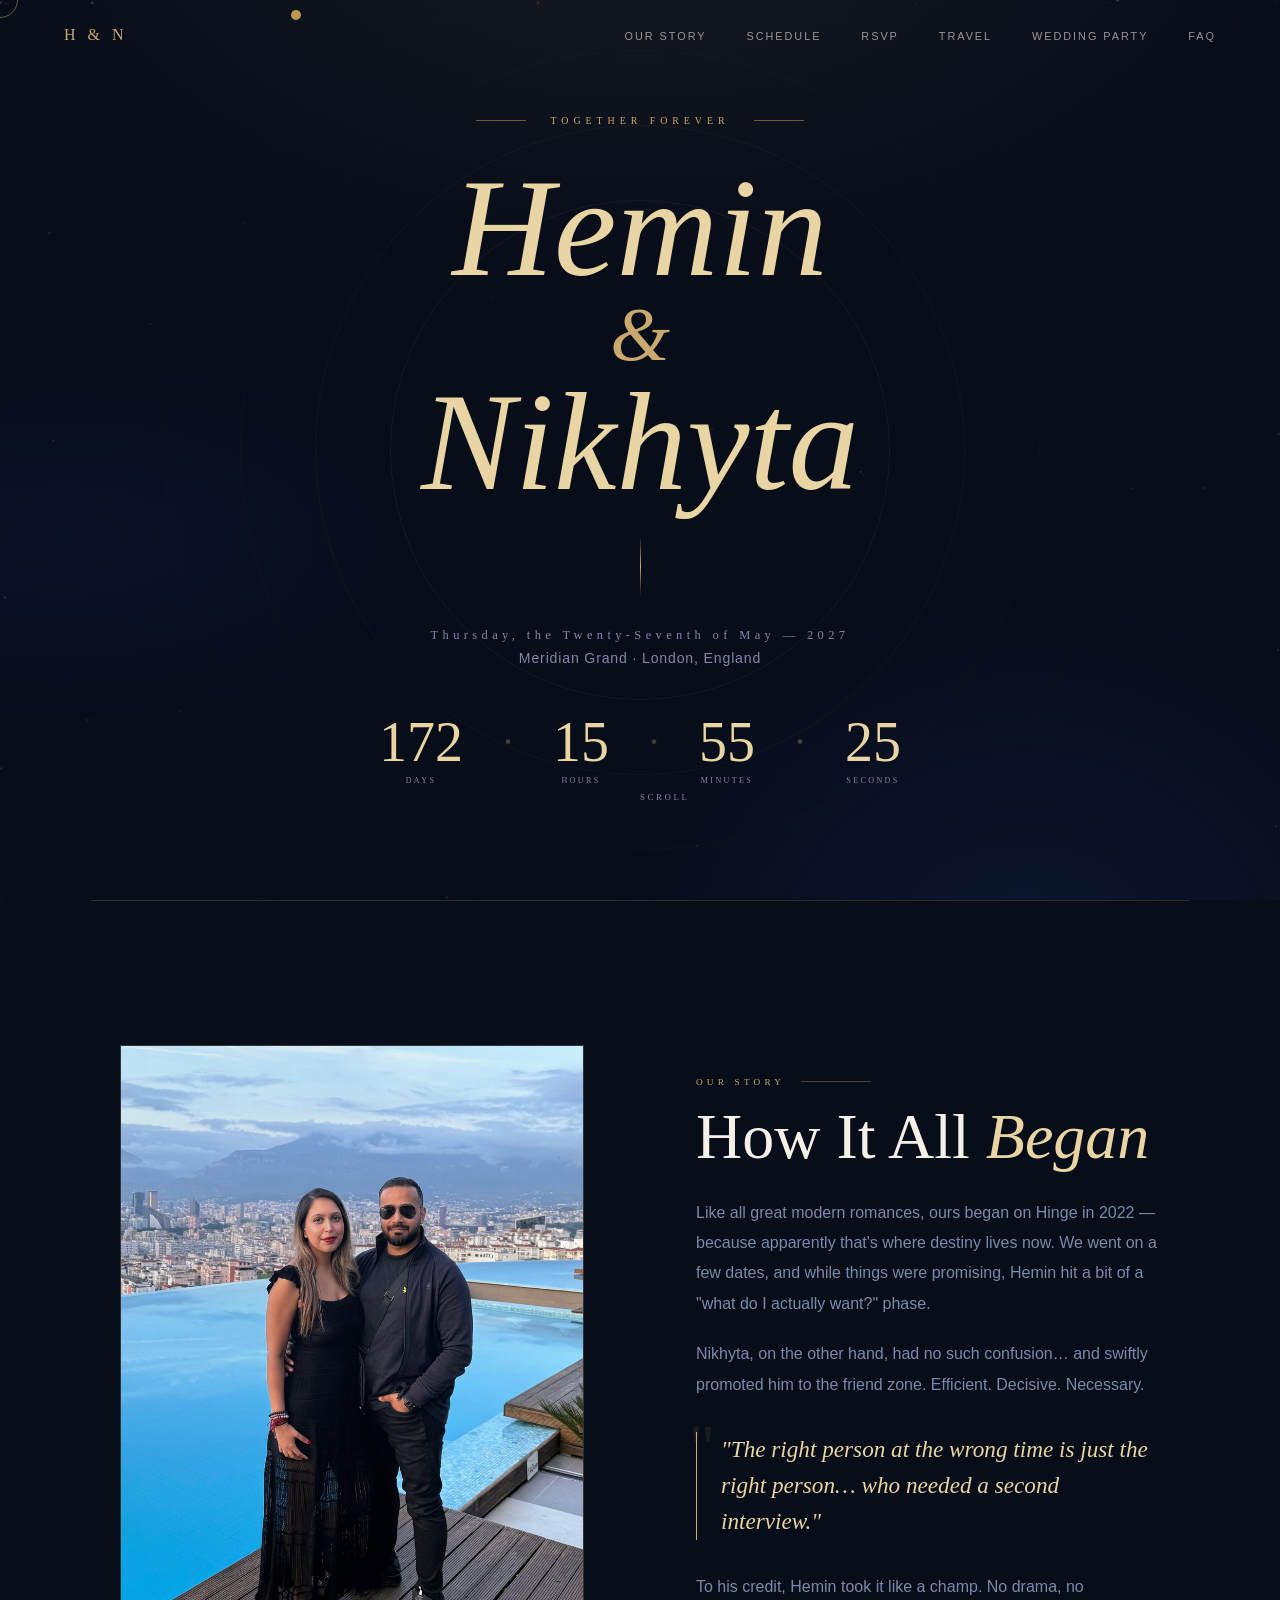
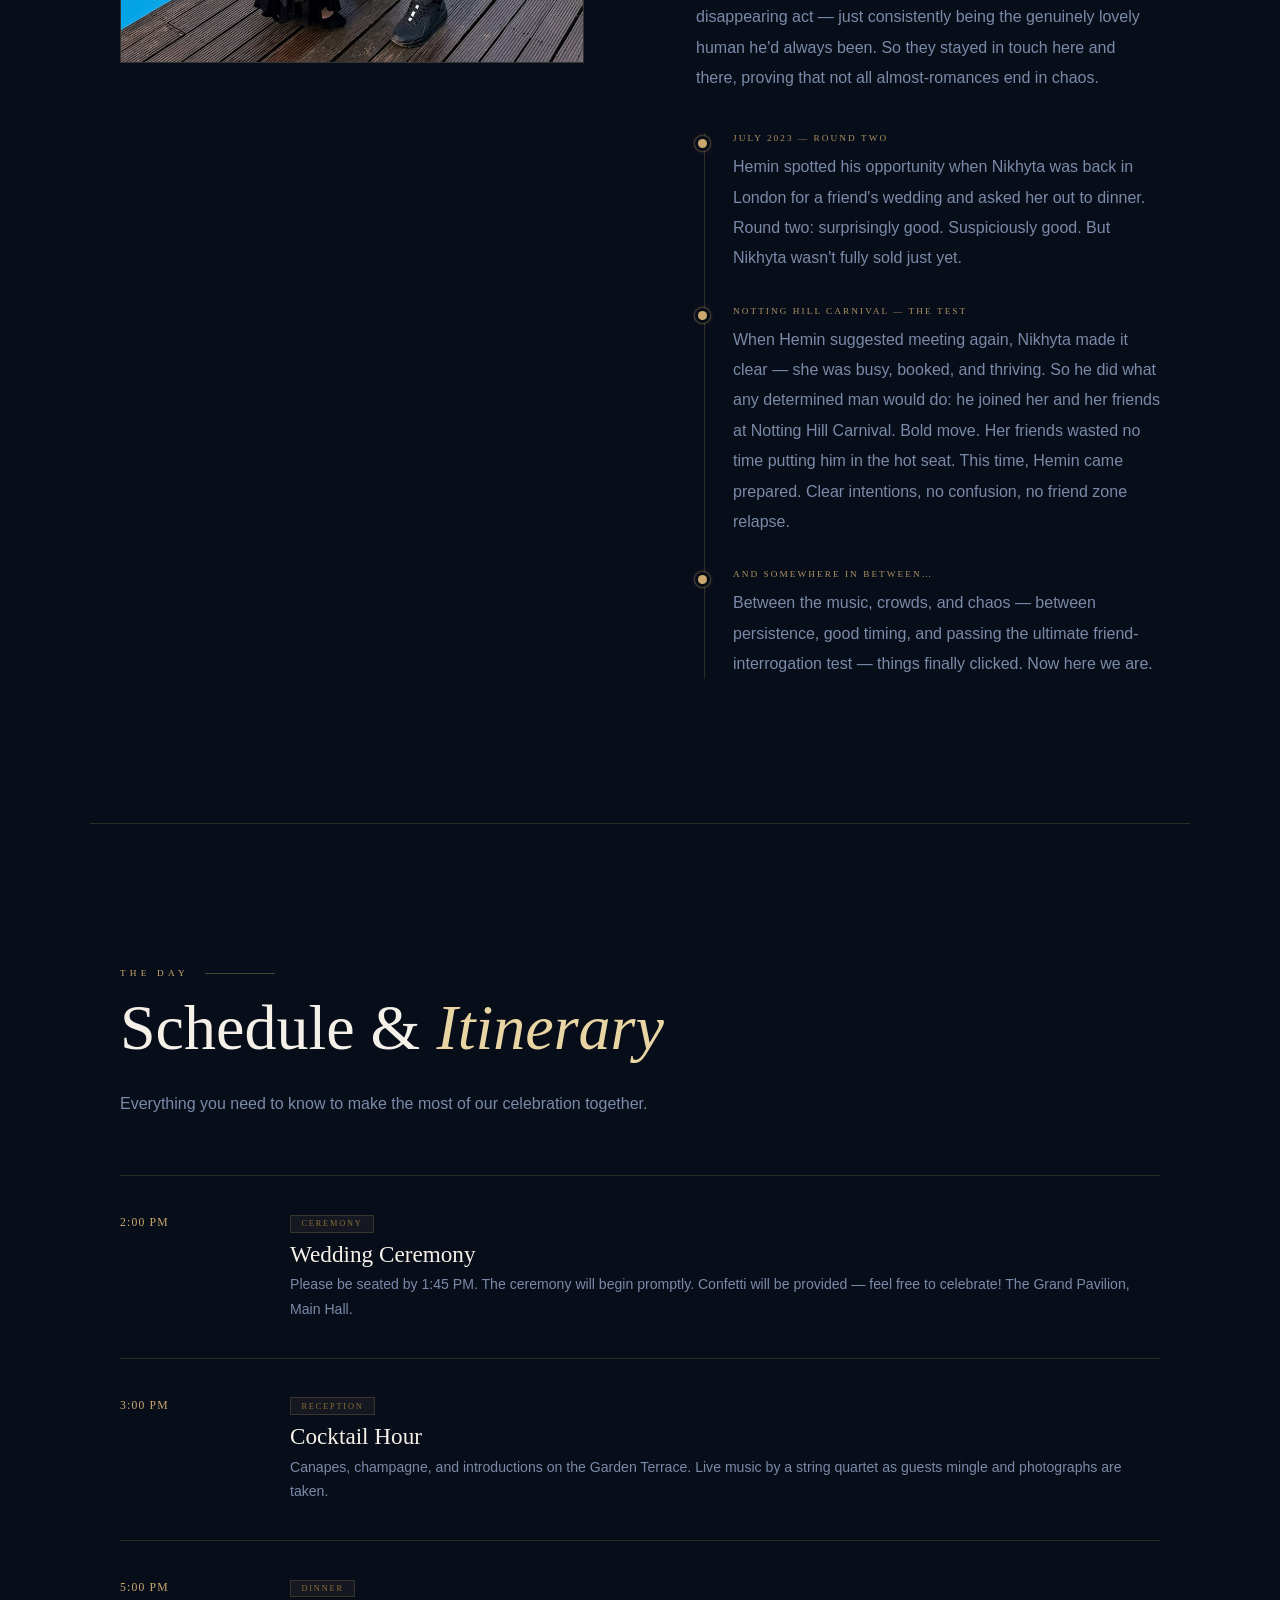
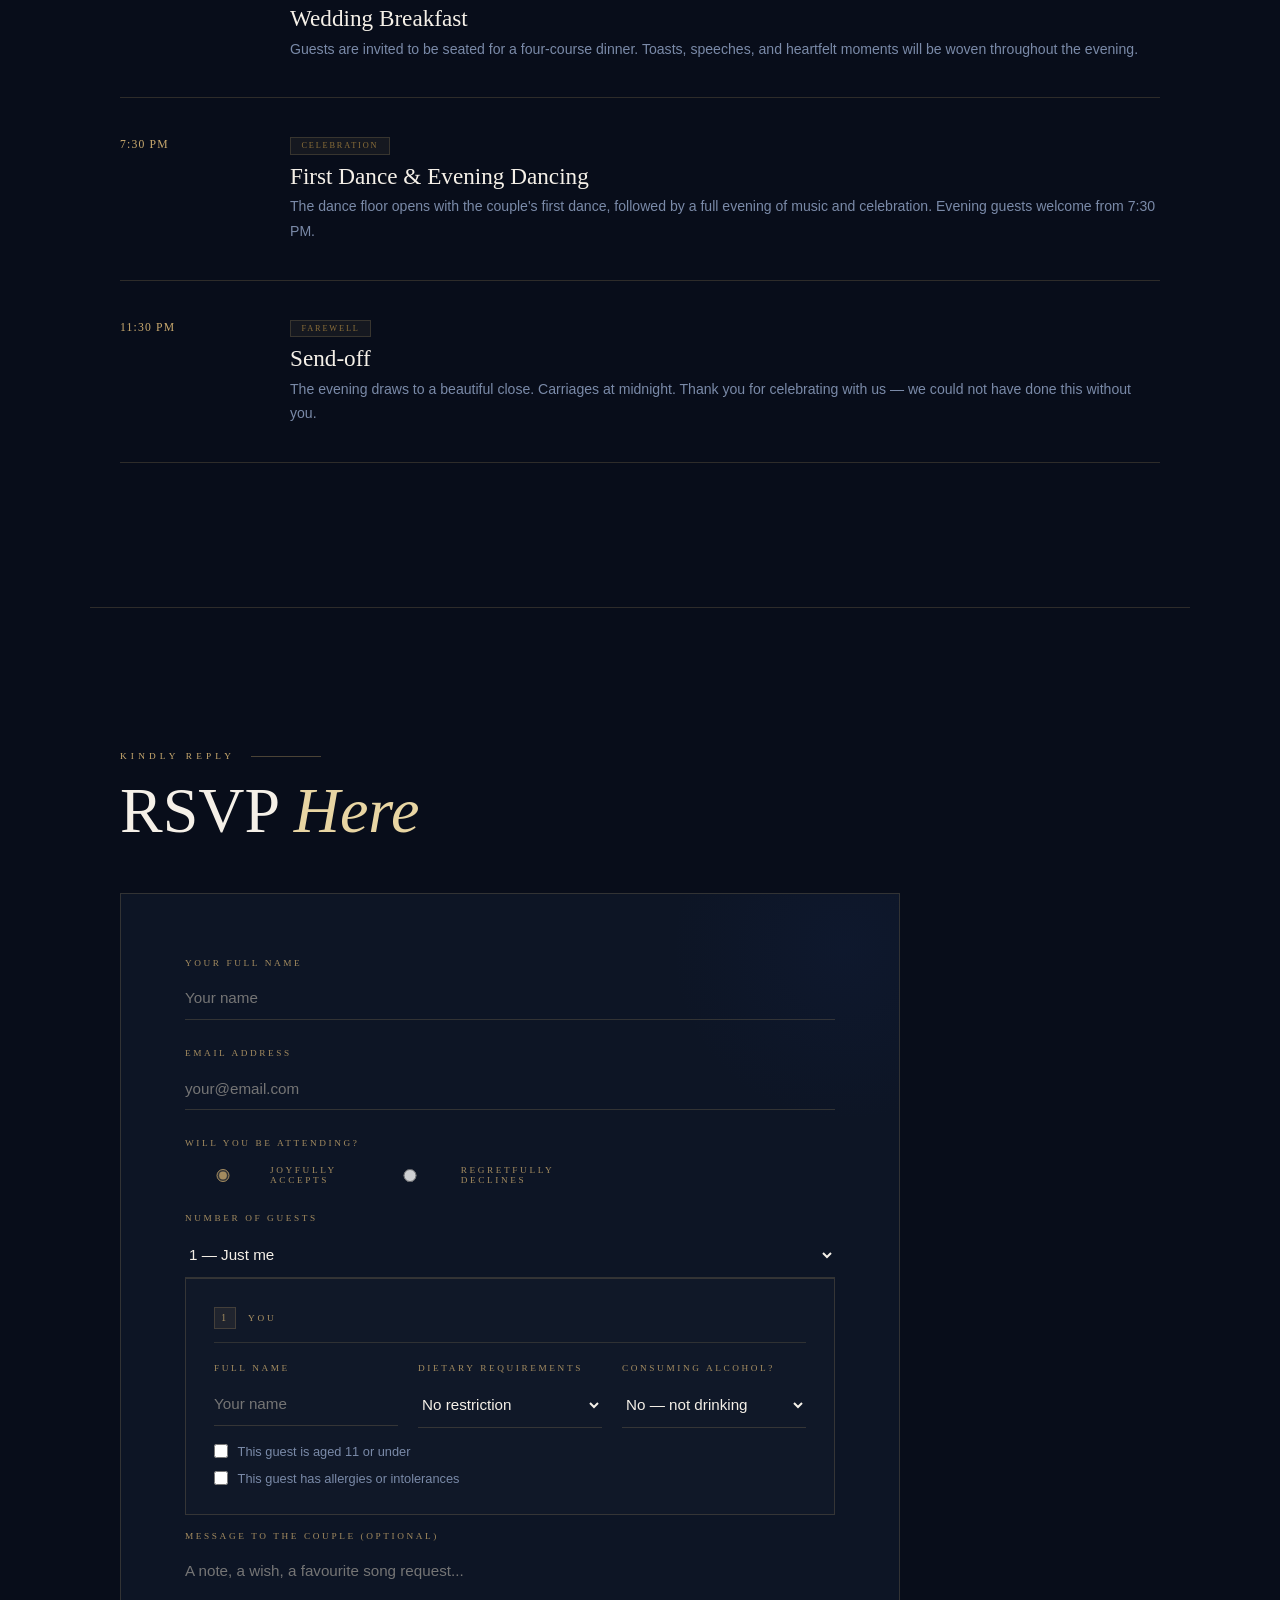
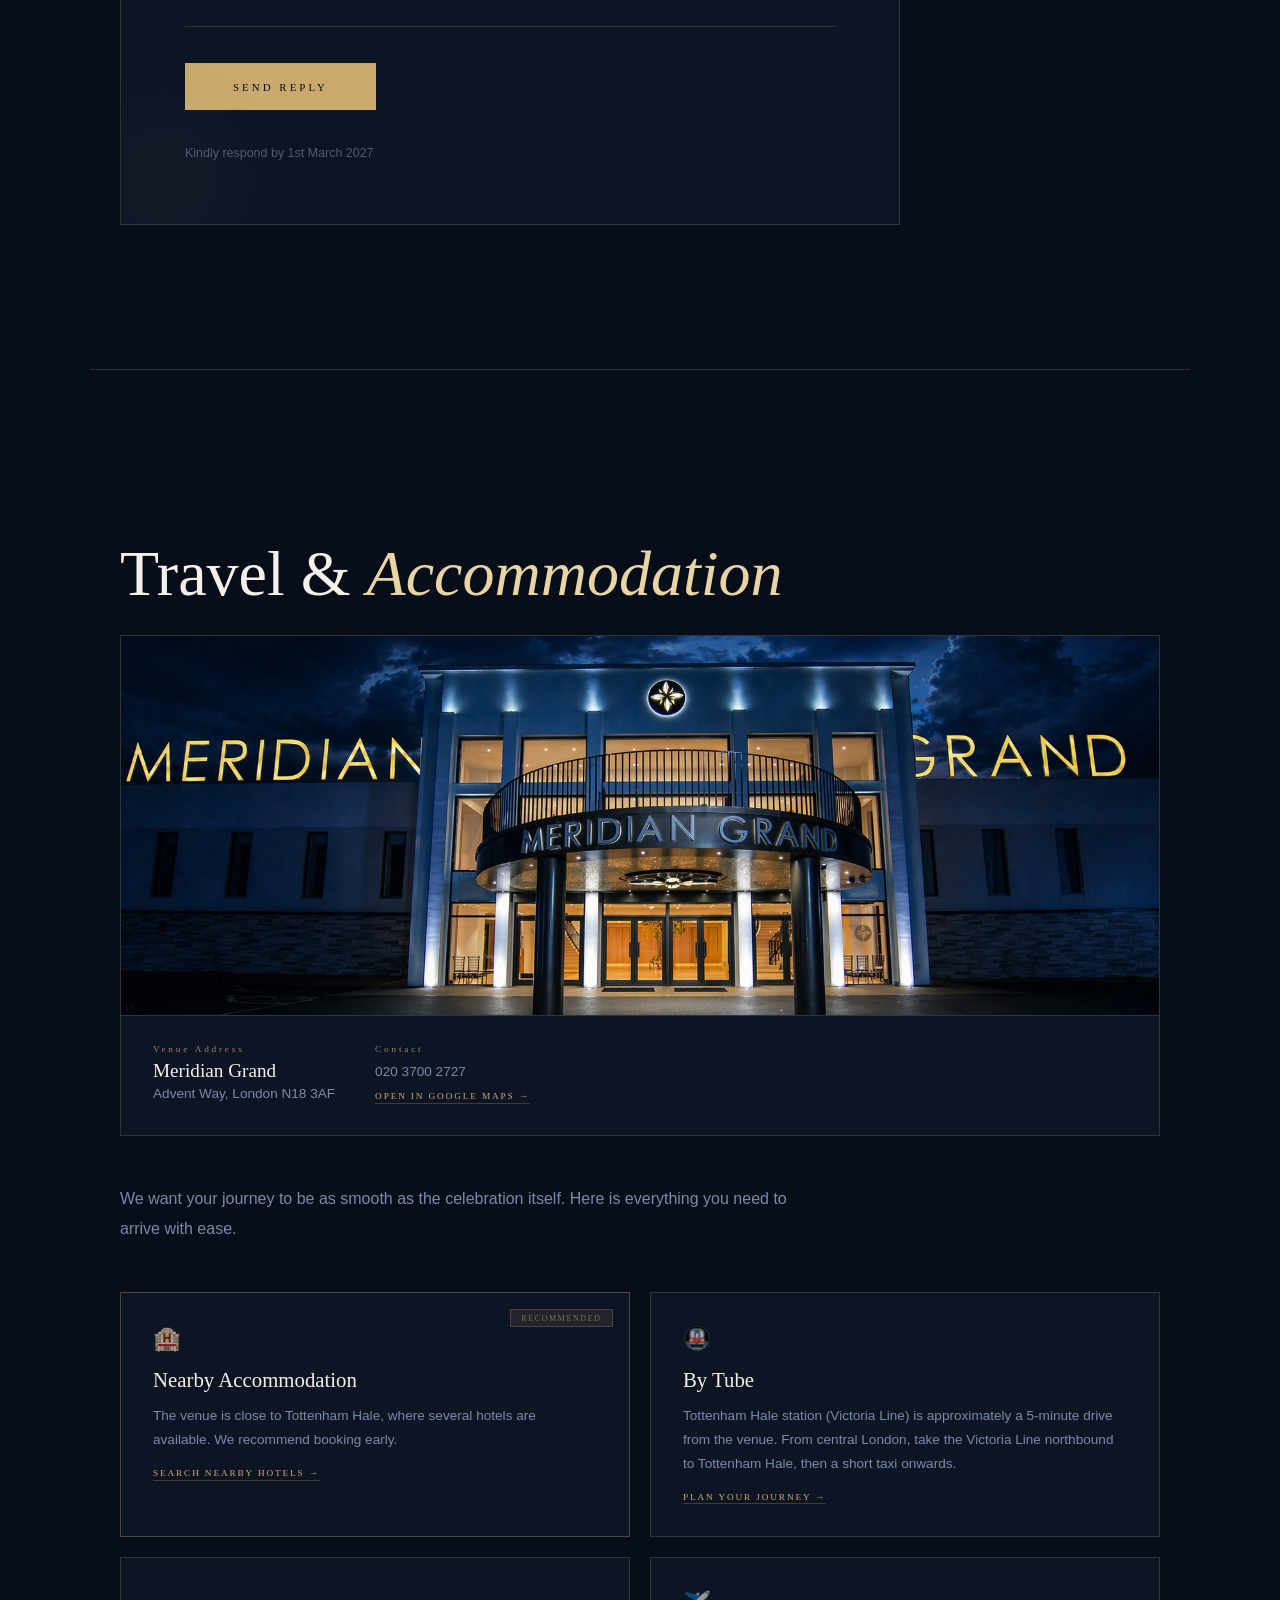
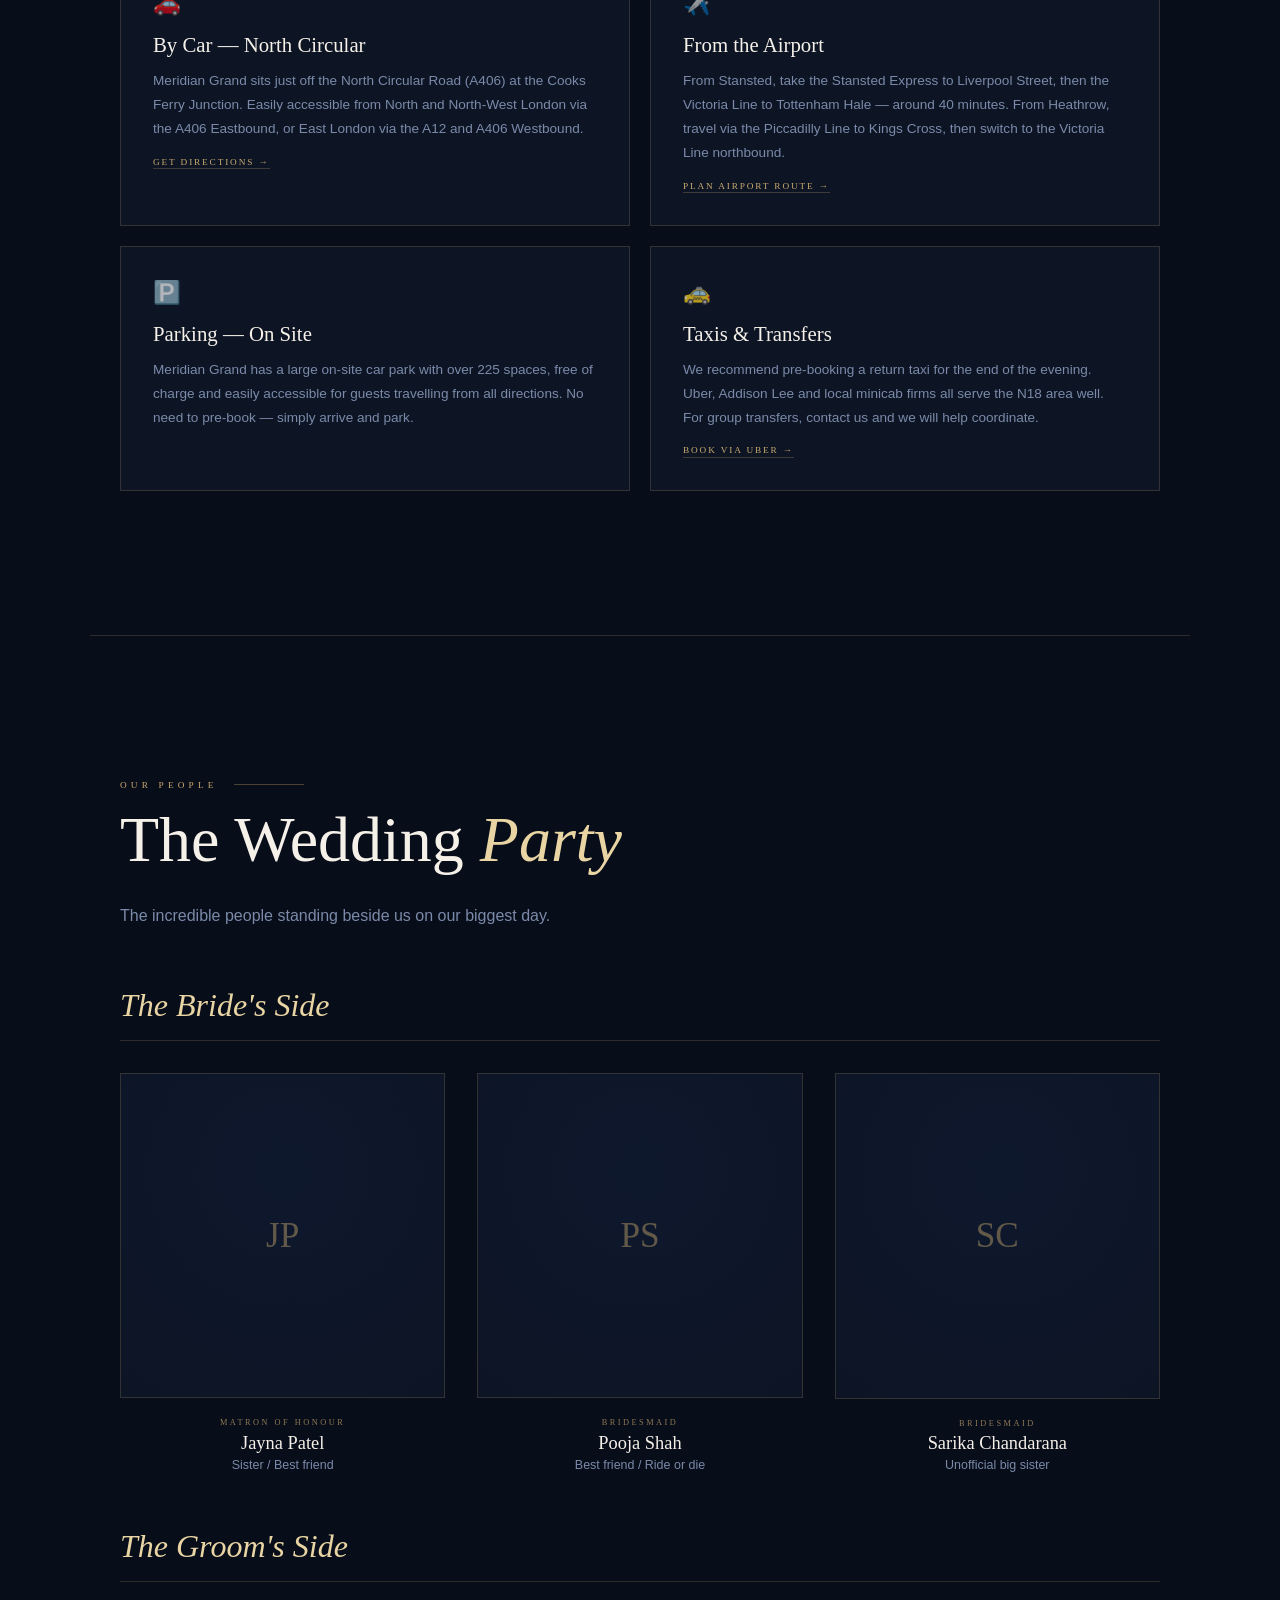
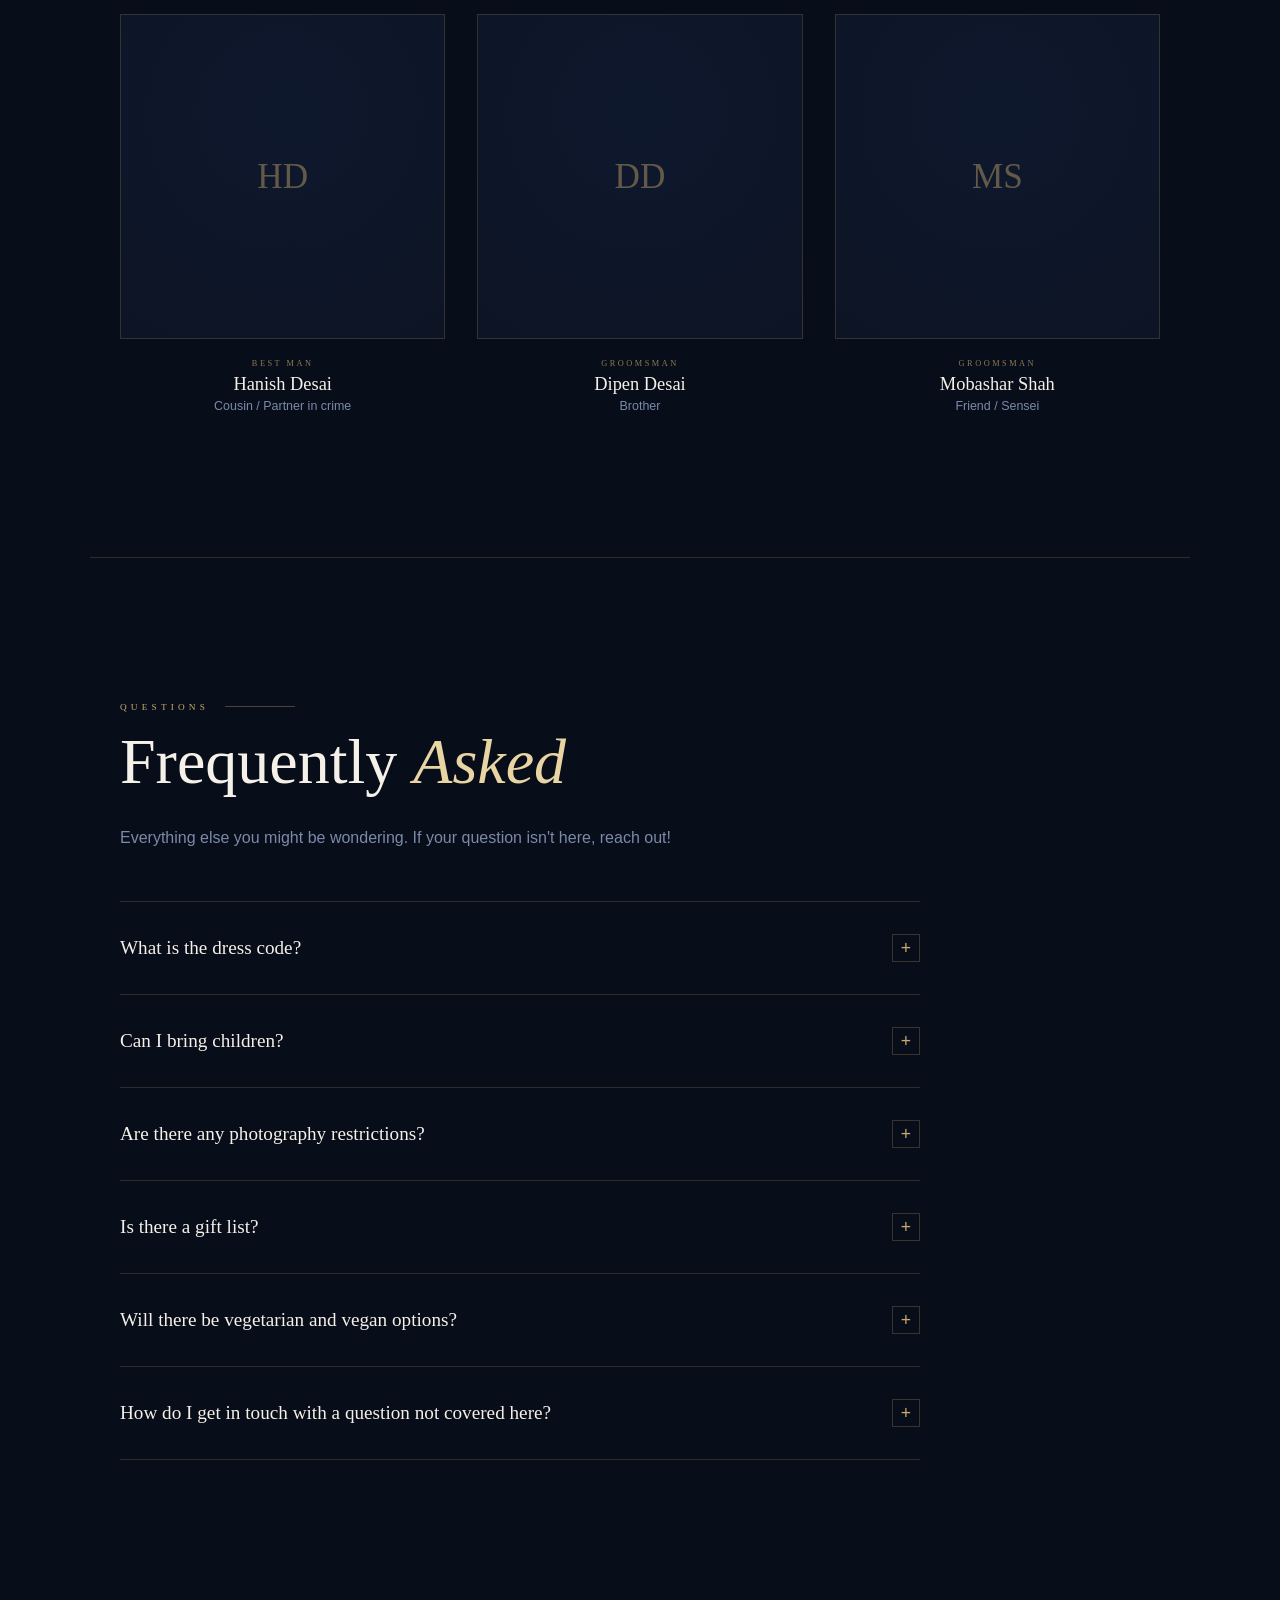
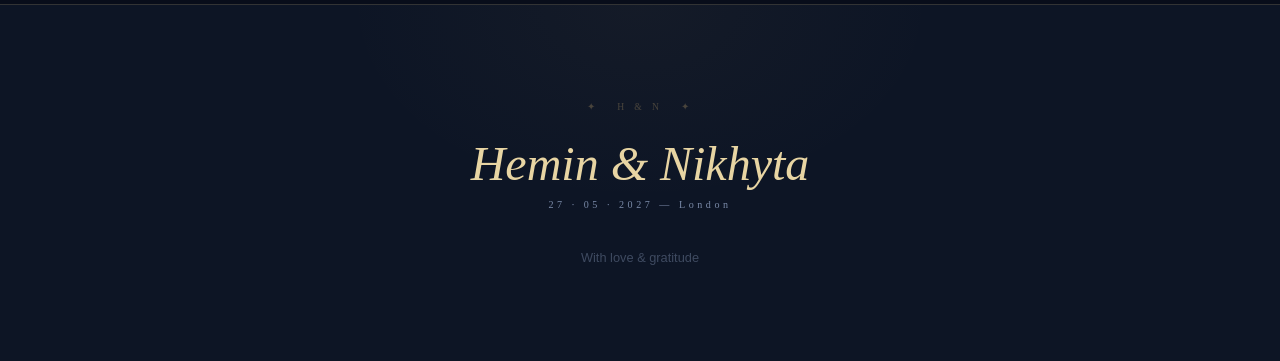
==== Hemin & Nikhyta — Forever Begins.html @ 9075bf15 "index.html" ====
<!DOCTYPE html>
<!-- saved from url=(0059)file:///C:/Users/Hemin/Downloads/hemin-nikhyta-wedding.html -->
<html lang="en"><head><meta http-equiv="Content-Type" content="text/html; charset=UTF-8">

<meta name="viewport" content="width=device-width, initial-scale=1.0">
<title>Hemin &amp; Nikhyta — Forever Begins</title>
<link href="./Hemin &amp; Nikhyta — Forever Begins_files/css2" rel="stylesheet">
<style>
:root {
  --gold: #C9A96E;
  --gold-light: #E8D5A3;
  --gold-dark: #8B6F3A;
  --gold-glow: rgba(201,169,110,0.15);
  --ivory: #F5F0E8;
  --dark: #080D1A;
  --dark2: #0D1525;
  --dark3: #111C2E;
  --muted: #7A8AA8;
  --border: rgba(201,169,110,0.2);
  --border-hover: rgba(201,169,110,0.5);
}

*{margin:0;padding:0;box-sizing:border-box;}
html{scroll-behavior:smooth;}

body {
  background: var(--dark);
  color: var(--ivory);
  font-family: 'Jost', sans-serif;
  font-weight: 300;
  overflow-x: hidden;
  cursor: none;
}

/* ── CUSTOM CURSOR ── */
#cursor {
  position: fixed;
  width: 10px; height: 10px;
  background: var(--gold);
  border-radius: 50%;
  pointer-events: none;
  z-index: 9999;
  transform: translate(-50%,-50%);
  transition: transform 0.1s, width 0.3s, height 0.3s, background 0.3s;
  mix-blend-mode: difference;
}
#cursor-ring {
  position: fixed;
  width: 36px; height: 36px;
  border: 1px solid rgba(201,169,110,0.5);
  border-radius: 50%;
  pointer-events: none;
  z-index: 9998;
  transform: translate(-50%,-50%);
  transition: transform 0.15s ease-out, width 0.3s, height 0.3s, opacity 0.3s;
}
body:has(a:hover) #cursor, body:has(button:hover) #cursor { width:6px; height:6px; }
body:has(a:hover) #cursor-ring, body:has(button:hover) #cursor-ring { width:52px; height:52px; border-color: var(--gold); }

/* ── PARTICLES CANVAS ── */
#particles { position:fixed; inset:0; pointer-events:none; z-index:0; opacity:0.4; }

/* ── NAV ── */
nav {
  position: fixed;
  top: 0; left: 0; right: 0;
  z-index: 100;
  display: flex;
  align-items: center;
  justify-content: space-between;
  padding: 0 4rem;
  height: 70px;
  background: rgba(8,13,26,0);
  backdrop-filter: blur(0px);
  border-bottom: 0.5px solid transparent;
  transition: background 0.5s, backdrop-filter 0.5s, border-color 0.5s, height 0.4s;
}
nav.scrolled {
  background: rgba(8,13,26,0.92);
  backdrop-filter: blur(20px);
  border-color: var(--border);
  height: 60px;
}
.nav-logo {
  font-family: 'Cinzel', serif;
  font-size: 1rem;
  letter-spacing: 0.25em;
  color: var(--gold);
  text-decoration: none;
  position: relative;
  transition: letter-spacing 0.4s;
}
.nav-logo:hover { letter-spacing: 0.35em; }
.nav-links { display:flex; gap:2.5rem; list-style:none; }
.nav-links a {
  font-size: 0.68rem;
  font-weight: 400;
  letter-spacing: 0.18em;
  text-transform: uppercase;
  color: var(--ivory);
  text-decoration: none;
  opacity: 0.6;
  transition: opacity 0.3s, color 0.3s;
  position: relative;
}
.nav-links a::after {
  content:'';
  position:absolute;
  bottom:-3px; left:0; right:100%;
  height:0.5px;
  background: var(--gold);
  transition: right 0.3s ease;
}
.nav-links a:hover { opacity:1; color:var(--gold); }
.nav-links a:hover::after { right:0; }
.nav-links a.active { opacity:1; color:var(--gold); }
.nav-links a.active::after { right:0; }

/* ── HERO ── */
#hero {
  min-height: 100vh;
  display: flex;
  flex-direction: column;
  align-items: center;
  justify-content: center;
  text-align: center;
  position: relative;
  overflow: hidden;
  padding: 2rem;
}
.hero-bg {
  position: absolute; inset: 0;
  background:
    radial-gradient(ellipse 90% 70% at 50% -10%, rgba(201,169,110,0.08) 0%, transparent 60%),
    radial-gradient(ellipse 60% 80% at 80% 110%, rgba(30,60,140,0.2) 0%, transparent 55%),
    radial-gradient(ellipse 60% 40% at 5% 60%, rgba(20,50,130,0.14) 0%, transparent 50%);
}
.hero-rings {
  position: absolute;
  top: 50%; left: 50%;
  transform: translate(-50%,-50%);
  pointer-events: none;
}
.hero-ring {
  position: absolute;
  border-radius: 50%;
  border: 0.5px solid rgba(201,169,110,0.08);
  top: 50%; left: 50%;
  transform: translate(-50%,-50%);
  animation: ringPulse 6s ease infinite;
}
.hero-ring:nth-child(1){width:500px;height:500px;animation-delay:0s;}
.hero-ring:nth-child(2){width:650px;height:650px;animation-delay:0.8s;border-color:rgba(201,169,110,0.05);}
.hero-ring:nth-child(3){width:800px;height:800px;animation-delay:1.6s;border-color:rgba(201,169,110,0.03);}
.hero-ring:nth-child(4){width:950px;height:950px;animation-delay:2.4s;border-color:rgba(201,169,110,0.02);}
@keyframes ringPulse {
  0%,100%{opacity:0.6;transform:translate(-50%,-50%) scale(1);}
  50%{opacity:1;transform:translate(-50%,-50%) scale(1.02);}
}

.hero-content { position:relative; z-index:2; }

.hero-eyebrow {
  font-family: 'Cinzel', serif;
  font-size: 0.62rem;
  letter-spacing: 0.5em;
  text-transform: uppercase;
  color: var(--gold);
  opacity: 0;
  margin-bottom: 2.5rem;
  display: flex;
  align-items: center;
  justify-content: center;
  gap: 1.5rem;
  animation: heroFadeUp 1s ease 0.3s forwards;
}
.hero-eyebrow::before,.hero-eyebrow::after{content:'';width:50px;height:0.5px;background:var(--gold);opacity:0.5;}

h1.hero-names {
  font-family: 'Cormorant Garamond', serif;
  font-size: clamp(4.5rem, 11vw, 9rem);
  font-weight: 300;
  line-height: 0.88;
  color: var(--ivory);
  opacity: 0;
  animation: heroFadeUp 1.2s ease 0.6s forwards;
}
h1.hero-names em { font-style:italic; color:var(--gold-light); }

.hero-ampersand {
  display: block;
  font-family: 'Cormorant Garamond', serif;
  font-size: clamp(2.5rem, 6vw, 5rem);
  font-style: italic;
  font-weight: 300;
  color: var(--gold);
  margin: 0.15em 0;
}

.hero-divider {
  width: 1px;
  height: 0;
  background: linear-gradient(to bottom, transparent, var(--gold), transparent);
  margin: 2rem auto;
  animation: heroLineGrow 1s ease 1.2s forwards;
}
@keyframes heroLineGrow { to { height: 60px; } }

.hero-meta {
  opacity: 0;
  animation: heroFadeUp 1s ease 1.4s forwards;
}
.hero-date {
  font-family: 'Cinzel', serif;
  font-size: 0.78rem;
  letter-spacing: 0.35em;
  color: var(--muted);
}
.hero-venue {
  font-size: 0.88rem;
  font-weight: 300;
  color: var(--muted);
  margin-top: 0.4rem;
  letter-spacing: 0.06em;
}

/* COUNTDOWN */
.hero-countdown {
  display: flex;
  gap: 2.5rem;
  justify-content: center;
  margin-top: 3rem;
  opacity: 0;
  animation: heroFadeUp 1s ease 1.8s forwards;
}
.countdown-unit { text-align: center; }
.countdown-num {
  font-family: 'Cormorant Garamond', serif;
  font-size: clamp(2rem, 5vw, 3.5rem);
  font-weight: 300;
  color: var(--gold-light);
  line-height: 1;
  display: block;
  transition: transform 0.3s;
}
.countdown-num.flip { animation: numFlip 0.4s ease; }
@keyframes numFlip {
  0%{transform:translateY(0);opacity:1;}
  50%{transform:translateY(-8px);opacity:0;}
  51%{transform:translateY(8px);opacity:0;}
  100%{transform:translateY(0);opacity:1;}
}
.countdown-label {
  font-family: 'Cinzel', serif;
  font-size: 0.5rem;
  letter-spacing: 0.3em;
  text-transform: uppercase;
  color: var(--muted);
  margin-top: 0.4rem;
  display: block;
}
.countdown-sep {
  font-family: 'Cormorant Garamond', serif;
  font-size: 2.5rem;
  color: var(--gold);
  opacity: 0.3;
  align-self: flex-start;
  padding-top: 0.1em;
}

.hero-scroll {
  position: absolute;
  bottom: 2.5rem; left: 50%;
  transform: translateX(-50%);
  display: flex;
  flex-direction: column;
  align-items: center;
  gap: 0.5rem;
  font-family: 'Cinzel', serif;
  font-size: 0.55rem;
  letter-spacing: 0.3em;
  text-transform: uppercase;
  color: var(--muted);
  opacity: 0;
  animation: heroFadeUp 1s ease 2.2s forwards;
}
.scroll-line {
  width: 0.5px; height: 50px;
  background: linear-gradient(to bottom, var(--gold), transparent);
  animation: scrollPulse 2.5s ease infinite;
}
@keyframes scrollPulse {
  0%,100%{transform:scaleY(0.8);opacity:0.4;}
  50%{transform:scaleY(1.1);opacity:1;}
}
@keyframes heroFadeUp {
  from{opacity:0;transform:translateY(28px);}
  to{opacity:1;transform:translateY(0);}
}

/* ── SECTIONS ── */
section {
  padding: 9rem 5rem;
  max-width: 1200px;
  margin: 0 auto;
  position: relative;
}
.section-divider {
  width:100%; max-width:1100px; margin:0 auto;
  height:0.5px; background:var(--border);
}
.section-eyebrow {
  font-family: 'Cinzel', serif;
  font-size: 0.58rem;
  letter-spacing: 0.45em;
  text-transform: uppercase;
  color: var(--gold);
  opacity: 0.75;
  margin-bottom: 1rem;
  display: flex;
  align-items: center;
  gap: 1rem;
}
.section-eyebrow::after{content:'';flex:1;max-width:70px;height:0.5px;background:var(--gold);opacity:0.35;}
h2.section-title {
  font-family: 'Cormorant Garamond', serif;
  font-size: clamp(2.8rem, 5vw, 4.5rem);
  font-weight: 300;
  line-height: 1.05;
  color: var(--ivory);
  margin-bottom: 1.75rem;
}
h2.section-title em{font-style:italic;color:var(--gold-light);}
.body-text {
  font-size: 1rem;
  line-height: 1.9;
  color: var(--muted);
  max-width: 680px;
}

/* ── REVEAL ANIMATIONS ── */
.reveal {
  opacity: 0;
  transform: translateY(40px);
  transition: opacity 0.9s cubic-bezier(0.16,1,0.3,1), transform 0.9s cubic-bezier(0.16,1,0.3,1);
}
.reveal.visible { opacity:1; transform:translateY(0); }
.reveal-left {
  opacity:0; transform:translateX(-50px);
  transition: opacity 0.9s cubic-bezier(0.16,1,0.3,1), transform 0.9s cubic-bezier(0.16,1,0.3,1);
}
.reveal-left.visible{opacity:1;transform:translateX(0);}
.reveal-right {
  opacity:0; transform:translateX(50px);
  transition: opacity 0.9s cubic-bezier(0.16,1,0.3,1), transform 0.9s cubic-bezier(0.16,1,0.3,1);
}
.reveal-right.visible{opacity:1;transform:translateX(0);}
.reveal-delay-1{transition-delay:0.1s;}
.reveal-delay-2{transition-delay:0.2s;}
.reveal-delay-3{transition-delay:0.3s;}
.reveal-delay-4{transition-delay:0.4s;}
.reveal-delay-5{transition-delay:0.5s;}

/* ── OUR STORY ── */
.story-layout {
  display: grid;
  grid-template-columns: 1fr 1fr;
  gap: 7rem;
  align-items: start;
}
.story-image-placeholder {
  aspect-ratio: 3/4;
  background: var(--dark2);
  border: 0.5px solid var(--border);
  position: relative;
  overflow: hidden;
  display: flex;
  align-items: center;
  justify-content: center;
}
.story-image-placeholder::before {
  content:'';
  position:absolute;inset:0;
  background: radial-gradient(ellipse at 30% 40%, rgba(30,60,140,0.12), transparent 70%);
}
.story-image-placeholder::after {
  content:'';
  position:absolute;inset:0;
  background: linear-gradient(135deg, rgba(201,169,110,0.03) 0%, transparent 60%);
  transition: opacity 0.5s;
}
.story-image-placeholder:hover::after { opacity: 0; }
.photo-label {
  font-family: 'Cinzel', serif;
  font-size: 0.58rem;
  letter-spacing: 0.3em;
  color: var(--gold);
  opacity: 0.4;
  position: relative; z-index:1;
}
.story-text { padding-top: 2rem; }
.story-quote {
  font-family: 'Cormorant Garamond', serif;
  font-size: 1.45rem;
  font-style: italic;
  font-weight: 300;
  color: var(--gold-light);
  line-height: 1.55;
  border-left: 1px solid var(--gold);
  padding-left: 1.5rem;
  margin: 2rem 0;
  position: relative;
}
.story-quote::before {
  content: '"';
  font-size: 4rem;
  color: var(--gold);
  opacity: 0.1;
  position: absolute;
  top: -1rem; left: -0.5rem;
  line-height: 1;
  font-style: normal;
}
.story-timeline {
  margin-top: 2.5rem;
  border-left: 0.5px solid var(--border);
  padding-left: 1.75rem;
  margin-left: 0.5rem;
}
.story-moment {
  padding-bottom: 2rem;
  position: relative;
}
.story-moment:last-child{padding-bottom:0;}
.story-moment-dot {
  position: absolute;
  left: -2.2rem; top: 0.35rem;
  width: 9px; height: 9px;
  background: var(--gold);
  border-radius: 50%;
  box-shadow: 0 0 0 3px var(--dark), 0 0 0 4.5px rgba(201,169,110,0.25), 0 0 12px rgba(201,169,110,0.3);
  transition: transform 0.3s, box-shadow 0.3s;
}
.story-moment:hover .story-moment-dot {
  transform: scale(1.4);
  box-shadow: 0 0 0 3px var(--dark), 0 0 0 5px rgba(201,169,110,0.4), 0 0 20px rgba(201,169,110,0.5);
}
.story-moment-label {
  font-family: 'Cinzel', serif;
  font-size: 0.58rem;
  letter-spacing: 0.22em;
  text-transform: uppercase;
  color: var(--gold);
  opacity: 0.85;
  margin-bottom: 0.55rem;
}

/* ── SCHEDULE ── */
.schedule-item {
  display: grid;
  grid-template-columns: 130px 1fr;
  gap: 2.5rem;
  padding: 2.25rem 0;
  border-bottom: 0.5px solid var(--border);
  position: relative;
  transition: background 0.4s;
}
.schedule-item:first-child{border-top:0.5px solid var(--border);}
.schedule-item::before {
  content:'';
  position:absolute;
  left:-2rem;right:-2rem;top:0;bottom:0;
  background: linear-gradient(90deg, rgba(201,169,110,0.03), transparent);
  opacity:0;
  transition: opacity 0.4s;
}
.schedule-item:hover::before{opacity:1;}
.schedule-time {
  font-family: 'Cinzel', serif;
  font-size: 0.73rem;
  letter-spacing: 0.1em;
  color: var(--gold);
  padding-top: 0.25rem;
}
.schedule-event h3 {
  font-family: 'Cormorant Garamond', serif;
  font-size: 1.45rem;
  font-weight: 400;
  color: var(--ivory);
  margin-bottom: 0.3rem;
}
.schedule-event p{font-size:0.88rem;color:var(--muted);line-height:1.75;}
.schedule-tag {
  display: inline-block;
  font-family: 'Cinzel', serif;
  font-size: 0.52rem;
  letter-spacing: 0.22em;
  text-transform: uppercase;
  color: var(--gold-dark);
  background: rgba(201,169,110,0.07);
  border: 0.5px solid rgba(201,169,110,0.2);
  padding: 0.2rem 0.65rem;
  margin-bottom: 0.5rem;
  transition: background 0.3s, border-color 0.3s;
}
.schedule-item:hover .schedule-tag{background:rgba(201,169,110,0.12);border-color:rgba(201,169,110,0.35);}

/* ── RSVP ── */
.rsvp-wrapper {
  background: var(--dark2);
  border: 0.5px solid var(--border);
  padding: 4rem;
  max-width: 780px;
  position: relative;
  overflow: hidden;
  transition: border-color 0.4s;
}
.rsvp-wrapper:hover{border-color:var(--border-hover);}
.rsvp-wrapper::before {
  content:'';
  position:absolute;
  top:-120px;right:-120px;
  width:350px;height:350px;
  background:radial-gradient(circle, rgba(30,60,140,0.08), transparent 70%);
  pointer-events:none;
}
.rsvp-wrapper::after {
  content:'';
  position:absolute;
  bottom:-80px;left:-80px;
  width:250px;height:250px;
  background:radial-gradient(circle, rgba(201,169,110,0.04), transparent 70%);
  pointer-events:none;
}
.rsvp-form{display:flex;flex-direction:column;gap:1.75rem;position:relative;}
.form-group{display:flex;flex-direction:column;gap:0.55rem;}
.form-group label {
  font-family:'Cinzel',serif;
  font-size:0.58rem;
  letter-spacing:0.28em;
  text-transform:uppercase;
  color:var(--gold);
  opacity:0.8;
}
.form-group input,
.form-group select,
.form-group textarea {
  background:transparent;
  border:none;
  border-bottom:0.5px solid rgba(201,169,110,0.2);
  padding:0.8rem 0;
  color:var(--ivory);
  font-family:'Jost',sans-serif;
  font-size:0.95rem;
  font-weight:300;
  outline:none;
  transition:border-color 0.4s;
  width:100%;
}
.form-group input:focus,
.form-group select:focus,
.form-group textarea:focus{border-bottom-color:var(--gold);}
.form-group select option{background:var(--dark2);}
.form-group textarea{resize:none;}
.radio-group{display:flex;gap:2rem;padding-top:0.5rem;}
.radio-option{display:flex;align-items:center;gap:0.55rem;cursor:pointer;font-size:0.88rem;color:var(--muted);transition:color 0.3s;}
.radio-option:hover{color:var(--ivory);}
.radio-option input[type="radio"]{accent-color:var(--gold);}
.btn-gold {
  display:inline-block;
  font-family:'Cinzel',serif;
  font-size:0.68rem;
  letter-spacing:0.28em;
  text-transform:uppercase;
  color:var(--dark);
  background:var(--gold);
  border:none;
  padding:1.1rem 3rem;
  cursor:pointer;
  position:relative;
  overflow:hidden;
  transition:transform 0.2s;
  align-self:flex-start;
  margin-top:0.5rem;
}
.btn-gold::before {
  content:'';
  position:absolute;
  top:0;left:-100%;
  width:100%;height:100%;
  background:linear-gradient(90deg,transparent,rgba(255,255,255,0.2),transparent);
  transition:left 0.5s;
}
.btn-gold:hover{transform:translateY(-2px);}
.btn-gold:hover::before{left:100%;}
.btn-gold:active{transform:translateY(0);}
.rsvp-deadline{font-size:0.78rem;color:var(--muted);opacity:0.6;margin-top:0.5rem;}

/* GUEST ROWS */
.guest-row {
  border:0.5px solid var(--border);
  padding:1.75rem;
  margin-bottom:1rem;
  background:rgba(255,255,255,0.015);
  transition:border-color 0.4s, background 0.4s;
  animation: guestRowIn 0.5s cubic-bezier(0.16,1,0.3,1) both;
}
@keyframes guestRowIn{from{opacity:0;transform:translateY(16px);}to{opacity:1;transform:translateY(0);}}
.guest-row:hover{border-color:rgba(201,169,110,0.4);background:rgba(201,169,110,0.02);}
.guest-row-header {
  font-family:'Cinzel',serif;
  font-size:0.58rem;
  letter-spacing:0.3em;
  text-transform:uppercase;
  color:var(--gold);
  opacity:0.85;
  margin-bottom:1.25rem;
  padding-bottom:0.85rem;
  border-bottom:0.5px solid var(--border);
  display:flex;
  align-items:center;
  gap:0.75rem;
}
.guest-row-num {
  width:22px;height:22px;
  background:rgba(201,169,110,0.1);
  border:0.5px solid rgba(201,169,110,0.25);
  display:inline-flex;align-items:center;justify-content:center;
  font-size:0.6rem;color:var(--gold);
}
.guest-row-fields{display:grid;grid-template-columns:1fr 1fr 1fr;gap:1.25rem;}
@media(max-width:600px){.guest-row-fields{grid-template-columns:1fr;}}

/* ── TRAVEL ── */
.venue-card {
  background:var(--dark2);
  border:0.5px solid var(--border);
  margin-bottom:3rem;
  overflow:hidden;
  transition:border-color 0.4s;
}
.venue-card:hover{border-color:var(--border-hover);}
.venue-card img{width:100%;height:380px;object-fit:cover;object-position:center 35%;display:block;border-bottom:0.5px solid var(--border);}
.venue-meta{padding:1.75rem 2rem;display:flex;flex-wrap:wrap;gap:2.5rem;align-items:flex-start;}
.venue-meta-group{}
.venue-meta-label{font-family:'Cinzel',serif;font-size:0.58rem;letter-spacing:0.3em;color:var(--gold);opacity:0.75;margin-bottom:0.4rem;}
.venue-meta-val{font-family:'Cormorant Garamond',serif;font-size:1.2rem;color:var(--ivory);}
.venue-meta-sub{font-size:0.85rem;color:var(--muted);line-height:1.8;}

.travel-grid{display:grid;grid-template-columns:repeat(2,1fr);gap:1.25rem;}
.travel-card {
  background:var(--dark2);
  border:0.5px solid var(--border);
  padding:2rem;
  position:relative;
  overflow:hidden;
  transition:border-color 0.4s, transform 0.4s;
}
.travel-card::after {
  content:'';
  position:absolute;
  bottom:0;left:0;right:100%;
  height:0.5px;
  background:var(--gold);
  transition:right 0.5s ease;
}
.travel-card:hover{border-color:var(--border-hover);transform:translateY(-3px);}
.travel-card:hover::after{right:0;}
.hotel-recommended{border-color:rgba(201,169,110,0.35);}
.hotel-badge {
  position:absolute;top:1rem;right:1rem;
  font-family:'Cinzel',serif;font-size:0.5rem;letter-spacing:0.2em;text-transform:uppercase;
  color:var(--gold-dark);
  background:rgba(201,169,110,0.1);
  border:0.5px solid rgba(201,169,110,0.25);
  padding:0.2rem 0.65rem;
}
.travel-card-icon{font-size:1.4rem;margin-bottom:1rem;opacity:0.7;}
.travel-card h3{font-family:'Cormorant Garamond',serif;font-size:1.3rem;font-weight:400;color:var(--ivory);margin-bottom:0.75rem;}
.travel-card p{font-size:0.85rem;color:var(--muted);line-height:1.75;}
.travel-link {
  display:inline-block;
  margin-top:1rem;
  font-family:'Cinzel',serif;
  font-size:0.58rem;
  letter-spacing:0.2em;
  text-transform:uppercase;
  color:var(--gold);
  text-decoration:none;
  border-bottom:0.5px solid rgba(201,169,110,0.25);
  padding-bottom:0.1rem;
  transition:border-color 0.3s, letter-spacing 0.3s;
}
.travel-link:hover{border-color:var(--gold);letter-spacing:0.28em;}

/* ── WEDDING PARTY ── */
.party-section-label {
  font-family:'Cormorant Garamond',serif;
  font-size:2rem;
  font-style:italic;
  font-weight:300;
  color:var(--gold-light);
  margin:3.5rem 0 2rem;
  padding-bottom:1rem;
  border-bottom:0.5px solid var(--border);
}
.party-grid{display:grid;grid-template-columns:repeat(auto-fit,minmax(200px,1fr));gap:2rem;}
.party-card{text-align:center;}
.party-avatar {
  width:100%;
  aspect-ratio:1;
  background:var(--dark2);
  border:0.5px solid var(--border);
  margin-bottom:1.25rem;
  display:flex;align-items:center;justify-content:center;
  position:relative;overflow:hidden;
  transition:border-color 0.4s, transform 0.4s;
}
.party-avatar::before{
  content:'';
  position:absolute;inset:0;
  background:radial-gradient(circle at 50% 30%, rgba(30,60,140,0.08), transparent);
}
.party-avatar::after {
  content:'';
  position:absolute;inset:0;
  background:linear-gradient(135deg,rgba(201,169,110,0.06),transparent);
  opacity:0;
  transition:opacity 0.4s;
}
.party-card:hover .party-avatar{border-color:rgba(201,169,110,0.45);transform:translateY(-4px);}
.party-card:hover .party-avatar::after{opacity:1;}
.party-initials{font-family:'Cormorant Garamond',serif;font-size:2.2rem;font-weight:300;color:var(--gold);opacity:0.45;position:relative;z-index:1;}
.party-role{font-family:'Cinzel',serif;font-size:0.52rem;letter-spacing:0.3em;text-transform:uppercase;color:var(--gold);opacity:0.7;margin-bottom:0.35rem;}
.party-name{font-family:'Cormorant Garamond',serif;font-size:1.15rem;font-weight:400;color:var(--ivory);margin-bottom:0.25rem;}
.party-relation{font-size:0.78rem;color:var(--muted);}

/* ── FAQ ── */
.faq-list{display:flex;flex-direction:column;max-width:800px;}
.faq-item{border-bottom:0.5px solid var(--border);cursor:pointer;transition:padding 0.3s;}
.faq-item:first-child{border-top:0.5px solid var(--border);}
.faq-question{display:flex;justify-content:space-between;align-items:center;gap:2rem;padding:2rem 0;}
.faq-question h3{font-family:'Cormorant Garamond',serif;font-size:1.2rem;font-weight:400;color:var(--ivory);flex:1;transition:color 0.3s;}
.faq-item:hover .faq-question h3{color:var(--gold-light);}
.faq-icon{
  width:28px;height:28px;
  border:0.5px solid rgba(201,169,110,0.25);
  display:flex;align-items:center;justify-content:center;
  font-family:'Jost',sans-serif;
  font-size:1.1rem;font-weight:300;
  color:var(--gold);
  transition:transform 0.4s cubic-bezier(0.16,1,0.3,1), background 0.3s, border-color 0.3s;
  flex-shrink:0;
}
.faq-item.open .faq-icon{transform:rotate(45deg);background:rgba(201,169,110,0.1);border-color:rgba(201,169,110,0.4);}
.faq-answer{
  font-size:0.9rem;color:var(--muted);line-height:1.85;
  max-height:0;overflow:hidden;
  transition:max-height 0.5s cubic-bezier(0.16,1,0.3,1), padding 0.4s;
}
.faq-item.open .faq-answer{max-height:300px;padding-bottom:1.75rem;}

/* ── FOOTER ── */
footer{
  text-align:center;
  padding:6rem 2rem;
  border-top:0.5px solid var(--border);
  background:var(--dark2);
  position:relative;
  overflow:hidden;
}
footer::before{
  content:'';
  position:absolute;
  top:-200px;left:50%;
  transform:translateX(-50%);
  width:600px;height:400px;
  background:radial-gradient(ellipse, rgba(201,169,110,0.04), transparent 70%);
  pointer-events:none;
}
.footer-ornament{
  font-family:'Cinzel',serif;
  font-size:0.6rem;
  letter-spacing:0.4em;
  color:var(--gold);
  opacity:0.3;
  margin-bottom:1.5rem;
}
.footer-names{font-family:'Cormorant Garamond',serif;font-size:3rem;font-style:italic;font-weight:300;color:var(--gold-light);margin-bottom:0.5rem;}
.footer-date{font-family:'Cinzel',serif;font-size:0.63rem;letter-spacing:0.35em;color:var(--muted);margin-bottom:2.5rem;}
.footer-note{font-size:0.8rem;color:var(--muted);opacity:0.45;}

/* RSVP SUCCESS */
.rsvp-success{display:none;text-align:center;padding:4rem 0;}
.rsvp-success.show{display:block;animation:heroFadeUp 0.6s ease both;}
.rsvp-success-icon{font-family:'Cormorant Garamond',serif;font-size:3rem;color:var(--gold);margin-bottom:1rem;}
.rsvp-success h3{font-family:'Cormorant Garamond',serif;font-size:2.2rem;font-weight:300;color:var(--ivory);margin-bottom:0.5rem;}
.rsvp-success p{color:var(--muted);font-size:0.9rem;}

/* ── RESPONSIVE ── */
@media(max-width:900px){
  nav{padding:0 2rem;}
  .nav-links{display:none;}
  section{padding:6rem 2rem;}
  .story-layout{grid-template-columns:1fr;gap:3rem;}
  .travel-grid{grid-template-columns:1fr;}
  .rsvp-wrapper{padding:2.5rem 1.75rem;}
  .party-grid{grid-template-columns:repeat(2,1fr);}
}

/* SCROLLBAR */
::-webkit-scrollbar{width:4px;}
::-webkit-scrollbar-track{background:var(--dark);}
::-webkit-scrollbar-thumb{background:rgba(201,169,110,0.3);border-radius:2px;}
::-webkit-scrollbar-thumb:hover{background:rgba(201,169,110,0.5);}
</style>
</head>
<body>

<div id="cursor" style="left: 296px; top: 15px;"></div>
<div id="cursor-ring" style="left: 296px; top: 15px;"></div>
<canvas id="particles" width="3840" height="2025"></canvas>

<!-- NAV -->
<nav id="mainNav">
  <a href="file:///C:/Users/Hemin/Downloads/hemin-nikhyta-wedding.html#hero" class="nav-logo">H &amp; N</a>
  <ul class="nav-links">
    <li><a href="file:///C:/Users/Hemin/Downloads/hemin-nikhyta-wedding.html#story">Our Story</a></li>
    <li><a href="file:///C:/Users/Hemin/Downloads/hemin-nikhyta-wedding.html#schedule">Schedule</a></li>
    <li><a href="file:///C:/Users/Hemin/Downloads/hemin-nikhyta-wedding.html#rsvp">RSVP</a></li>
    <li><a href="file:///C:/Users/Hemin/Downloads/hemin-nikhyta-wedding.html#travel">Travel</a></li>
    <li><a href="file:///C:/Users/Hemin/Downloads/hemin-nikhyta-wedding.html#party">Wedding Party</a></li>
    <li><a href="file:///C:/Users/Hemin/Downloads/hemin-nikhyta-wedding.html#faq">FAQ</a></li>
  </ul>
</nav>

<!-- HERO -->
<div id="hero">
  <div class="hero-bg"></div>
  <div class="hero-rings">
    <div class="hero-ring"></div>
    <div class="hero-ring"></div>
    <div class="hero-ring"></div>
    <div class="hero-ring"></div>
  </div>
  <div class="hero-content">
    <div class="hero-eyebrow">Together Forever</div>
    <h1 class="hero-names">
      <em>Hemin</em>
      <span class="hero-ampersand">&amp;</span>
      <em>Nikhyta</em>
    </h1>
    <div class="hero-divider"></div>
    <div class="hero-meta">
      <div class="hero-date">Thursday, the Twenty-Seventh of May — 2027</div>
      <div class="hero-venue">Meridian Grand · London, England</div>
    </div>
    <div class="hero-countdown" id="countdown">
      <div class="countdown-unit">
        <span class="countdown-num flip" id="cd-days">288</span>
        <span class="countdown-label">Days</span>
      </div>
      <div class="countdown-sep">·</div>
      <div class="countdown-unit">
        <span class="countdown-num flip" id="cd-hours">15</span>
        <span class="countdown-label">Hours</span>
      </div>
      <div class="countdown-sep">·</div>
      <div class="countdown-unit">
        <span class="countdown-num flip" id="cd-mins">02</span>
        <span class="countdown-label">Minutes</span>
      </div>
      <div class="countdown-sep">·</div>
      <div class="countdown-unit">
        <span class="countdown-num flip" id="cd-secs">48</span>
        <span class="countdown-label">Seconds</span>
      </div>
    </div>
  </div>
  <div class="hero-scroll">
    <span>Scroll</span>
    <div class="scroll-line"></div>
  </div>
</div>

<!-- OUR STORY -->
<div class="section-divider"></div>
<section id="story">
  <div class="story-layout">
    <div class="story-image-placeholder reveal reveal-left" style="overflow:hidden;padding:0;">
      <img src="[data-uri]" alt="Hemin and Nikhyta" style="width:100%;height:100%;object-fit:cover;object-position:center top;display:block;transition:transform 0.7s cubic-bezier(0.16,1,0.3,1);" onmouseover="this.style.transform=&#39;scale(1.04)&#39;" onmouseout="this.style.transform=&#39;scale(1)&#39;">
    </div>
    <div class="story-text">
      <div class="section-eyebrow reveal reveal-delay-1">Our Story</div>
      <h2 class="section-title reveal reveal-delay-2">How It All <em>Began</em></h2>
      <p class="body-text reveal reveal-delay-2">
        Like all great modern romances, ours began on Hinge in 2022 — because apparently that's where destiny lives now. We went on a few dates, and while things were promising, Hemin hit a bit of a "what do I actually want?" phase.
      </p>
      <p class="body-text reveal reveal-delay-3" style="margin-top:1.25rem">
        Nikhyta, on the other hand, had no such confusion… and swiftly promoted him to the friend zone. Efficient. Decisive. Necessary.
      </p>
      <div class="story-quote reveal reveal-delay-3">
        "The right person at the wrong time is just the right person… who needed a second interview."
      </div>
      <p class="body-text reveal reveal-delay-4">
        To his credit, Hemin took it like a champ. No drama, no disappearing act — just consistently being the genuinely lovely human he'd always been. So they stayed in touch here and there, proving that not all almost-romances end in chaos.
      </p>
      <div class="story-timeline reveal reveal-delay-4">
        <div class="story-moment">
          <div class="story-moment-dot"></div>
          <div>
            <div class="story-moment-label">July 2023 — Round Two</div>
            <p class="body-text" style="margin:0">Hemin spotted his opportunity when Nikhyta was back in London for a friend's wedding and asked her out to dinner. Round two: surprisingly good. Suspiciously good. But Nikhyta wasn't fully sold just yet.</p>
          </div>
        </div>
        <div class="story-moment">
          <div class="story-moment-dot"></div>
          <div>
            <div class="story-moment-label">Notting Hill Carnival — The Test</div>
            <p class="body-text" style="margin:0">When Hemin suggested meeting again, Nikhyta made it clear — she was busy, booked, and thriving. So he did what any determined man would do: he joined her and her friends at Notting Hill Carnival. Bold move. Her friends wasted no time putting him in the hot seat. This time, Hemin came prepared. Clear intentions, no confusion, no friend zone relapse.</p>
          </div>
        </div>
        <div class="story-moment">
          <div class="story-moment-dot"></div>
          <div>
            <div class="story-moment-label">And somewhere in between…</div>
            <p class="body-text" style="margin:0">Between the music, crowds, and chaos — between persistence, good timing, and passing the ultimate friend-interrogation test — things finally clicked. Now here we are.</p>
          </div>
        </div>
      </div>
    </div>
  </div>
</section>

<!-- SCHEDULE -->
<div class="section-divider"></div>
<section id="schedule">
  <div class="section-eyebrow reveal">The Day</div>
  <h2 class="section-title reveal reveal-delay-1">Schedule &amp; <em>Itinerary</em></h2>
  <p class="body-text reveal reveal-delay-2" style="margin-bottom:3.5rem">Everything you need to know to make the most of our celebration together.</p>
  <div class="schedule-grid">
    <div class="schedule-item reveal reveal-delay-1">
      <div class="schedule-time">2:00 PM</div>
      <div class="schedule-event">
        <div class="schedule-tag">Ceremony</div>
        <h3>Wedding Ceremony</h3>
        <p>Please be seated by 1:45 PM. The ceremony will begin promptly. Confetti will be provided — feel free to celebrate! The Grand Pavilion, Main Hall.</p>
      </div>
    </div>
    <div class="schedule-item reveal reveal-delay-2">
      <div class="schedule-time">3:00 PM</div>
      <div class="schedule-event">
        <div class="schedule-tag">Reception</div>
        <h3>Cocktail Hour</h3>
        <p>Canapes, champagne, and introductions on the Garden Terrace. Live music by a string quartet as guests mingle and photographs are taken.</p>
      </div>
    </div>
    <div class="schedule-item reveal reveal-delay-3">
      <div class="schedule-time">5:00 PM</div>
      <div class="schedule-event">
        <div class="schedule-tag">Dinner</div>
        <h3>Wedding Breakfast</h3>
        <p>Guests are invited to be seated for a four-course dinner. Toasts, speeches, and heartfelt moments will be woven throughout the evening.</p>
      </div>
    </div>
    <div class="schedule-item reveal reveal-delay-4">
      <div class="schedule-time">7:30 PM</div>
      <div class="schedule-event">
        <div class="schedule-tag">Celebration</div>
        <h3>First Dance &amp; Evening Dancing</h3>
        <p>The dance floor opens with the couple's first dance, followed by a full evening of music and celebration. Evening guests welcome from 7:30 PM.</p>
      </div>
    </div>
    <div class="schedule-item reveal reveal-delay-5">
      <div class="schedule-time">11:30 PM</div>
      <div class="schedule-event">
        <div class="schedule-tag">Farewell</div>
        <h3>Send-off</h3>
        <p>The evening draws to a beautiful close. Carriages at midnight. Thank you for celebrating with us — we could not have done this without you.</p>
      </div>
    </div>
  </div>
</section>

<!-- RSVP -->
<div class="section-divider"></div>
<section id="rsvp">
  <div class="section-eyebrow reveal">Kindly Reply</div>
  <h2 class="section-title reveal reveal-delay-1" style="margin-bottom:3rem">RSVP <em>Here</em></h2>
  <div class="rsvp-wrapper reveal reveal-delay-2">
    <div class="rsvp-form" id="rsvpForm">
      <div class="form-group">
        <label>Your Full Name</label>
        <input type="text" placeholder="Your name">
      </div>
      <div class="form-group">
        <label>Email Address</label>
        <input type="email" placeholder="your@email.com">
      </div>
      <div class="form-group">
        <label>Will you be attending?</label>
        <div class="radio-group">
          <label class="radio-option">
            <input type="radio" name="attending" value="yes" checked="" onchange="toggleAttending(true)"> Joyfully accepts
          </label>
          <label class="radio-option">
            <input type="radio" name="attending" value="no" onchange="toggleAttending(false)"> Regretfully declines
          </label>
        </div>
      </div>
      <div id="attendingBlock">
        <div class="form-group">
          <label>Number of Guests</label>
          <select id="guestCountSelect" onchange="updateGuestRows(this.value)">
            <option value="1">1 — Just me</option>
            <option value="2">2 — Myself and a guest</option>
            <option value="3">3 — Three guests</option>
            <option value="4">4 — Four guests</option>
            <option value="5">5 — Five guests</option>
            <option value="6">6 — Six guests</option>
          </select>
        </div>
        <div id="guestRows"><div class="guest-row" style="animation-delay: 0.08s;">
      <div class="guest-row-header"><span class="guest-row-num">1</span>You</div>
      <div class="guest-row-fields">
        <div class="form-group" style="margin:0"><label>Full Name</label><input type="text" placeholder="Your name"></div>
        <div class="form-group" style="margin:0"><label>Dietary Requirements</label><select><option value="">No restriction</option><option>Vegetarian</option><option>Vegan</option><option>Halal</option><option>Sattvik (No Onion/Garlic)</option></select></div>
        <div class="form-group" style="margin:0"><label>Consuming Alcohol?</label><select><option value="no">No — not drinking</option><option value="yes">Yes — drinking</option><option value="some">Just a glass or two</option></select></div>
      </div>
      <div style="display:flex;flex-direction:column;gap:0.75rem;margin-top:1rem;">
        <label style="display:flex;align-items:center;gap:0.6rem;cursor:pointer;width:fit-content;">
          <input type="checkbox" style="accent-color:var(--gold);width:14px;height:14px;cursor:pointer;" onchange="toggleChildMode(this,1)">
          <span style="font-size:0.8rem;color:var(--muted);">This guest is aged 11 or under</span>
        </label>
        <label style="display:flex;align-items:center;gap:0.6rem;cursor:pointer;width:fit-content;">
          <input type="checkbox" style="accent-color:var(--gold);width:14px;height:14px;cursor:pointer;" onchange="toggleAllergyField(this,1)">
          <span style="font-size:0.8rem;color:var(--muted);">This guest has allergies or intolerances</span>
        </label>
        <div id="allergy-field-1" style="display:none;animation:guestRowIn 0.4s cubic-bezier(0.16,1,0.3,1) both;">
          <div class="form-group" style="margin:0">
            <label>Please describe the allergy or intolerance</label>
            <input type="text" placeholder="e.g. Nut allergy, lactose intolerant, gluten / coeliac…" style="border-bottom-color:rgba(201,169,110,0.35);">
          </div>
        </div>
      </div></div></div>
        <div class="form-group" style="margin-top:0.5rem">
          <label>Message to the Couple (optional)</label>
          <textarea rows="3" placeholder="A note, a wish, a favourite song request..."></textarea>
        </div>
      </div>
      <button class="btn-gold" onclick="submitRSVP()">Send Reply</button>
      <p class="rsvp-deadline">Kindly respond by 1st March 2027</p>
    </div>
    <div class="rsvp-success" id="rsvpSuccess">
      <div class="rsvp-success-icon">✦</div>
      <h3>Thank You!</h3>
      <p>Your RSVP has been received. We cannot wait to celebrate with you.</p>
    </div>
  </div>
</section>

<!-- TRAVEL & ACCOMMODATION -->
<div class="section-divider"></div>
<section id="travel">
  <div class="section-eyebrow reveal">Getting Here</div>
  <h2 class="section-title reveal reveal-delay-1">Travel &amp; <em>Accommodation</em></h2>
  <div class="venue-card reveal reveal-delay-2">
    <img src="[data-uri]" alt="Meridian Grand at night">
    <div class="venue-meta">
      <div class="venue-meta-group">
        <div class="venue-meta-label">Venue Address</div>
        <div class="venue-meta-val">Meridian Grand</div>
        <div class="venue-meta-sub">Advent Way, London N18 3AF</div>
      </div>
      <div class="venue-meta-group">
        <div class="venue-meta-label">Contact</div>
        <div class="venue-meta-sub">020 3700 2727</div>
        <a href="https://maps.app.goo.gl/SRiQTDCnDKMJnq9U7" class="travel-link" style="margin-top:0.4rem;display:inline-block;">Open in Google Maps →</a>
      </div>
    </div>
  </div>
  <p class="body-text reveal reveal-delay-2" style="margin-bottom:3rem">We want your journey to be as smooth as the celebration itself. Here is everything you need to arrive with ease.</p>
  <div class="travel-grid">
    <div class="travel-card hotel-recommended reveal reveal-delay-1">
      <div class="hotel-badge">Recommended</div>
      <div class="travel-card-icon">🏨</div>
      <h3>Nearby Accommodation</h3>
      <p>The venue is close to Tottenham Hale, where several hotels are available. We recommend booking early.</p>
      <a href="https://www.google.com/maps/search/hotels+near+Advent+Way+London+N18+3AF" class="travel-link">Search Nearby Hotels →</a>
    </div>
    <div class="travel-card reveal reveal-delay-2">
      <div class="travel-card-icon">🚇</div>
      <h3>By Tube</h3>
      <p>Tottenham Hale station (Victoria Line) is approximately a 5-minute drive from the venue. From central London, take the Victoria Line northbound to Tottenham Hale, then a short taxi onwards.</p>
      <a href="https://tfl.gov.uk/plan-a-journey/?to=N18+3AF" class="travel-link">Plan Your Journey →</a>
    </div>
    <div class="travel-card reveal reveal-delay-3">
      <div class="travel-card-icon">🚗</div>
      <h3>By Car — North Circular</h3>
      <p>Meridian Grand sits just off the North Circular Road (A406) at the Cooks Ferry Junction. Easily accessible from North and North-West London via the A406 Eastbound, or East London via the A12 and A406 Westbound.</p>
      <a href="https://maps.app.goo.gl/SRiQTDCnDKMJnq9U7" class="travel-link">Get Directions →</a>
    </div>
    <div class="travel-card reveal reveal-delay-4">
      <div class="travel-card-icon">✈️</div>
      <h3>From the Airport</h3>
      <p>From Stansted, take the Stansted Express to Liverpool Street, then the Victoria Line to Tottenham Hale — around 40 minutes. From Heathrow, travel via the Piccadilly Line to Kings Cross, then switch to the Victoria Line northbound.</p>
      <a href="https://tfl.gov.uk/plan-a-journey/?to=N18+3AF" class="travel-link">Plan Airport Route →</a>
    </div>
    <div class="travel-card reveal reveal-delay-1">
      <div class="travel-card-icon">🅿️</div>
      <h3>Parking — On Site</h3>
      <p>Meridian Grand has a large on-site car park with over 225 spaces, free of charge and easily accessible for guests travelling from all directions. No need to pre-book — simply arrive and park.</p>
    </div>
    <div class="travel-card reveal reveal-delay-2">
      <div class="travel-card-icon">🚕</div>
      <h3>Taxis &amp; Transfers</h3>
      <p>We recommend pre-booking a return taxi for the end of the evening. Uber, Addison Lee and local minicab firms all serve the N18 area well. For group transfers, contact us and we will help coordinate.</p>
      <a href="https://www.uber.com/" class="travel-link">Book via Uber →</a>
    </div>
  </div>
</section>

<!-- WEDDING PARTY -->
<div class="section-divider"></div>
<section id="party">
  <div class="section-eyebrow reveal">Our People</div>
  <h2 class="section-title reveal reveal-delay-1">The Wedding <em>Party</em></h2>
  <p class="body-text reveal reveal-delay-2" style="margin-bottom:1rem">The incredible people standing beside us on our biggest day.</p>
  <div class="party-section-label reveal">The Bride's Side</div>
  <div class="party-grid">
    <div class="party-card reveal reveal-delay-1">
      <div class="party-avatar"><span class="party-initials">JP</span></div>
      <div class="party-role">Matron of Honour</div>
      <div class="party-name">Jayna Patel</div>
      <div class="party-relation">Sister / Best friend</div>
    </div>
    <div class="party-card reveal reveal-delay-2">
      <div class="party-avatar"><span class="party-initials">PS</span></div>
      <div class="party-role">Bridesmaid</div>
      <div class="party-name">Pooja Shah</div>
      <div class="party-relation">Best friend / Ride or die</div>
    </div>
    <div class="party-card reveal reveal-delay-3">
      <div class="party-avatar"><span class="party-initials">SC</span></div>
      <div class="party-role">Bridesmaid</div>
      <div class="party-name">Sarika Chandarana</div>
      <div class="party-relation">Unofficial big sister</div>
    </div>
  </div>
  <div class="party-section-label reveal">The Groom's Side</div>
  <div class="party-grid">
    <div class="party-card reveal reveal-delay-1">
      <div class="party-avatar"><span class="party-initials">HD</span></div>
      <div class="party-role">Best Man</div>
      <div class="party-name">Hanish Desai</div>
      <div class="party-relation">Cousin / Partner in crime</div>
    </div>
    <div class="party-card reveal reveal-delay-2">
      <div class="party-avatar"><span class="party-initials">DD</span></div>
      <div class="party-role">Groomsman</div>
      <div class="party-name">Dipen Desai</div>
      <div class="party-relation">Brother</div>
    </div>
    <div class="party-card reveal reveal-delay-3">
      <div class="party-avatar"><span class="party-initials">MS</span></div>
      <div class="party-role">Groomsman</div>
      <div class="party-name">Mobashar Shah</div>
      <div class="party-relation">Friend / Sensei</div>
    </div>
  </div>
</section>

<!-- FAQ -->
<div class="section-divider"></div>
<section id="faq">
  <div class="section-eyebrow reveal">Questions</div>
  <h2 class="section-title reveal reveal-delay-1">Frequently <em>Asked</em></h2>
  <p class="body-text reveal reveal-delay-2" style="margin-bottom:3rem">Everything else you might be wondering. If your question isn't here, reach out!</p>
  <div class="faq-list reveal reveal-delay-2">
    <div class="faq-item" onclick="toggleFAQ(this)">
      <div class="faq-question"><h3>What is the dress code?</h3><div class="faq-icon">+</div></div>
      <div class="faq-answer">Black tie preferred, formal attire minimum. We want everyone to feel glamorous and celebrated. Please avoid white, ivory, or cream out of respect for the bride. Ladies may wish to bring a light wrap for the evening.</div>
    </div>
    <div class="faq-item" onclick="toggleFAQ(this)">
      <div class="faq-question"><h3>Can I bring children?</h3><div class="faq-icon">+</div></div>
      <div class="faq-answer">We adore your little ones! However, in the interest of creating a relaxed atmosphere for all guests, we have chosen to make this an adult-only celebration. We hope you understand and can arrange childcare for the day. Exceptions are made for infants still breastfeeding — please let us know.</div>
    </div>
    <div class="faq-item" onclick="toggleFAQ(this)">
      <div class="faq-question"><h3>Are there any photography restrictions?</h3><div class="faq-icon">+</div></div>
      <div class="faq-answer">We have hired a wonderful professional photographer to capture every magical moment. We kindly ask that guests refrain from taking photos during the ceremony so we can all be fully present. After the ceremony, please snap away and share with #HeminAndNikhyta2025!</div>
    </div>
    <div class="faq-item" onclick="toggleFAQ(this)">
      <div class="faq-question"><h3>Is there a gift list?</h3><div class="faq-icon">+</div></div>
      <div class="faq-answer">Your presence truly is the greatest gift. However, if you would like to contribute, we have a small wish list and a honeymoon fund available. Details were included with your invitation. Cash gifts are also gratefully received.</div>
    </div>
    <div class="faq-item" onclick="toggleFAQ(this)">
      <div class="faq-question"><h3>Will there be vegetarian and vegan options?</h3><div class="faq-icon">+</div></div>
      <div class="faq-answer">Absolutely. Our caterers have prepared a full menu with options for all dietary requirements, including vegetarian, vegan, gluten-free, and halal. Please make sure to indicate your dietary needs in your RSVP so we can ensure you are looked after.</div>
    </div>
    <div class="faq-item" onclick="toggleFAQ(this)">
      <div class="faq-question"><h3>How do I get in touch with a question not covered here?</h3><div class="faq-icon">+</div></div>
      <div class="faq-answer">Please reach out to our wedding coordinator, Jayna, at wedding@heminandnikhyta.com — she will be happy to help with any further questions. We cannot wait to celebrate with you!</div>
    </div>
  </div>
</section>

<!-- FOOTER -->
<footer>
  <div class="footer-ornament">✦ &nbsp; H &amp; N &nbsp; ✦</div>
  <div class="footer-names">Hemin &amp; Nikhyta</div>
  <div class="footer-date">27 · 05 · 2027 — London</div>
  <p class="footer-note">With love &amp; gratitude</p>
</footer>

<script>
// ── CUSTOM CURSOR ──
const cursor = document.getElementById("cursor");
const ring = document.getElementById("cursor-ring");
let mx=0,my=0,rx=0,ry=0;
document.addEventListener("mousemove",e=>{
  mx=e.clientX; my=e.clientY;
  cursor.style.left=mx+"px"; cursor.style.top=my+"px";
});
(function animRing(){
  rx+=(mx-rx)*0.12; ry+=(my-ry)*0.12;
  ring.style.left=Math.round(rx)+"px"; ring.style.top=Math.round(ry)+"px";
  requestAnimationFrame(animRing);
})();

// ── PARTICLES ──
const canvas = document.getElementById("particles");
const ctx = canvas.getContext("2d");
let W,H,particles=[];
function resizeCanvas(){W=canvas.width=window.innerWidth;H=canvas.height=window.innerHeight;}
resizeCanvas();
window.addEventListener("resize",resizeCanvas);
for(let i=0;i<70;i++){
  particles.push({
    x:Math.random()*2000,y:Math.random()*1200,
    vx:(Math.random()-0.5)*0.15,vy:(Math.random()-0.5)*0.1,
    r:Math.random()*1.2+0.3,
    a:Math.random()*0.5+0.1,
    gold:Math.random()>0.4
  });
}
function drawParticles(){
  ctx.clearRect(0,0,W,H);
  particles.forEach(p=>{
    p.x+=p.vx; p.y+=p.vy;
    if(p.x<0)p.x=W; if(p.x>W)p.x=0;
    if(p.y<0)p.y=H; if(p.y>H)p.y=0;
    ctx.beginPath();
    ctx.arc(p.x,p.y,p.r,0,Math.PI*2);
    ctx.fillStyle=p.gold?`rgba(201,169,110,${p.a})`:`rgba(120,150,200,${p.a*0.6})`;
    ctx.fill();
  });
  requestAnimationFrame(drawParticles);
}
drawParticles();

// ── NAV SCROLL ──
const nav=document.getElementById("mainNav");
const navLinks=document.querySelectorAll(".nav-links a");
const sections=document.querySelectorAll("section[id]");
window.addEventListener("scroll",()=>{
  if(window.scrollY>80)nav.classList.add("scrolled");
  else nav.classList.remove("scrolled");
  // active link
  let current="";
  sections.forEach(s=>{
    if(window.scrollY>=s.offsetTop-200)current=s.id;
  });
  navLinks.forEach(a=>{
    a.classList.toggle("active",a.getAttribute("href")==="#"+current);
  });
},{passive:true});

// ── REVEAL ON SCROLL ──
const revealObs = new IntersectionObserver((entries)=>{
  entries.forEach(e=>{
    if(e.isIntersecting)e.target.classList.add("visible");
  });
},{threshold:0.08,rootMargin:"0px 0px -60px 0px"});
document.querySelectorAll(".reveal,.reveal-left,.reveal-right").forEach(el=>revealObs.observe(el));

// ── COUNTDOWN ──
const wedding = new Date("2027-05-27T14:00:00");
const cdDays=document.getElementById("cd-days");
const cdHours=document.getElementById("cd-hours");
const cdMins=document.getElementById("cd-mins");
const cdSecs=document.getElementById("cd-secs");
function pad(n){return String(n).padStart(2,"0");}
function updateCD(){
  const now=new Date();
  const weddingDay=new Date("2027-05-27");
  const todayDate=new Date(now.getFullYear(),now.getMonth(),now.getDate());
  const weddingDateOnly=new Date(weddingDay.getFullYear(),weddingDay.getMonth(),weddingDay.getDate());
  // Check if today IS the wedding day
  if(todayDate.getTime()===weddingDateOnly.getTime()){
    const cd=document.getElementById("countdown");
    cd.innerHTML='<div style="text-align:center;animation:heroFadeUp 1s ease both"><div style="font-family:Cormorant Garamond,serif;font-size:clamp(1.8rem,4vw,3rem);font-style:italic;font-weight:300;color:var(--gold-light);line-height:1.2;">Today is the Day</div><div style="font-family:Cinzel,serif;font-size:0.65rem;letter-spacing:0.4em;color:var(--gold);opacity:0.7;margin-top:0.75rem;text-transform:uppercase;">27 May 2027 · Meridian Grand</div><div style="font-family:Cormorant Garamond,serif;font-size:1.1rem;font-style:italic;color:var(--muted);margin-top:0.5rem;">Forever starts now ✦</div></div>';
    return;
  }
  const diff=wedding-now;
  if(diff<=0){
    cdDays.textContent=cdHours.textContent=cdMins.textContent=cdSecs.textContent="00";
    return;
  }
  const d=Math.floor(diff/86400000);
  const h=Math.floor((diff%86400000)/3600000);
  const m=Math.floor((diff%3600000)/60000);
  const s=Math.floor((diff%60000)/1000);
  function set(el,val){
    const v=pad(val);
    if(el.textContent!==v){el.classList.remove("flip");void el.offsetWidth;el.classList.add("flip");el.textContent=v;}
  }
  set(cdDays,d);set(cdHours,h);set(cdMins,m);set(cdSecs,s);
}
updateCD();
setInterval(updateCD,1000);

// ── FAQ ──
function toggleFAQ(el){
  const isOpen=el.classList.contains("open");
  document.querySelectorAll(".faq-item").forEach(i=>i.classList.remove("open"));
  if(!isOpen)el.classList.add("open");
}

// ── RSVP ──
function submitRSVP(){
  document.getElementById("rsvpForm").style.display="none";
  document.getElementById("rsvpSuccess").classList.add("show");
}
function toggleAttending(yes){
  document.getElementById("attendingBlock").style.display=yes?"block":"none";
}
function dietaryOptions(){
  return`<option value="">No restriction</option><option>Vegetarian</option><option>Vegan</option><option>Halal</option><option>Sattvik (No Onion/Garlic)</option>`;
}
function alcoholOptions(){
  return`<option value="no">No — not drinking</option><option value="yes">Yes — drinking</option><option value="some">Just a glass or two</option>`;
}
function toggleAllergyField(cb,i){
  const field = document.getElementById('allergy-field-'+i);
  if(cb.checked){
    field.style.display='block';
    field.querySelector('input').focus();
  } else {
    field.style.display='none';
    field.querySelector('input').value='';
  }
}
function toggleChildMode(cb,i){
  const row=cb.closest(".guest-row");
  const ag=row.querySelectorAll(".guest-row-fields .form-group")[2];
  ag.style.opacity=cb.checked?"0.3":"1";
  ag.style.pointerEvents=cb.checked?"none":"auto";
  if(cb.checked)ag.querySelector("select").value="no";
}
function updateGuestRows(count){
  const container=document.getElementById("guestRows");
  container.innerHTML="";
  const n=parseInt(count);
  for(let i=1;i<=n;i++){
    const label=i===1?"You":`Guest ${i}`;
    const ph=i===1?"Your name":`Guest ${i} full name`;
    const row=document.createElement("div");
    row.className="guest-row";
    row.style.animationDelay=(i*0.08)+"s";
    row.innerHTML=`
      <div class="guest-row-header"><span class="guest-row-num">${i}</span>${label}</div>
      <div class="guest-row-fields">
        <div class="form-group" style="margin:0"><label>Full Name</label><input type="text" placeholder="${ph}" /></div>
        <div class="form-group" style="margin:0"><label>Dietary Requirements</label><select>${dietaryOptions()}</select></div>
        <div class="form-group" style="margin:0"><label>Consuming Alcohol?</label><select>${alcoholOptions()}</select></div>
      </div>
      <div style="display:flex;flex-direction:column;gap:0.75rem;margin-top:1rem;">
        <label style="display:flex;align-items:center;gap:0.6rem;cursor:pointer;width:fit-content;">
          <input type="checkbox" style="accent-color:var(--gold);width:14px;height:14px;cursor:pointer;" onchange="toggleChildMode(this,${i})" />
          <span style="font-size:0.8rem;color:var(--muted);">This guest is aged 11 or under</span>
        </label>
        <label style="display:flex;align-items:center;gap:0.6rem;cursor:pointer;width:fit-content;">
          <input type="checkbox" style="accent-color:var(--gold);width:14px;height:14px;cursor:pointer;" onchange="toggleAllergyField(this,${i})" />
          <span style="font-size:0.8rem;color:var(--muted);">This guest has allergies or intolerances</span>
        </label>
        <div id="allergy-field-${i}" style="display:none;animation:guestRowIn 0.4s cubic-bezier(0.16,1,0.3,1) both;">
          <div class="form-group" style="margin:0">
            <label>Please describe the allergy or intolerance</label>
            <input type="text" placeholder="e.g. Nut allergy, lactose intolerant, gluten / coeliac…" style="border-bottom-color:rgba(201,169,110,0.35);" />
          </div>
        </div>
      </div>`;
    container.appendChild(row);
  }
}
updateGuestRows(1);
</script>

</body></html>
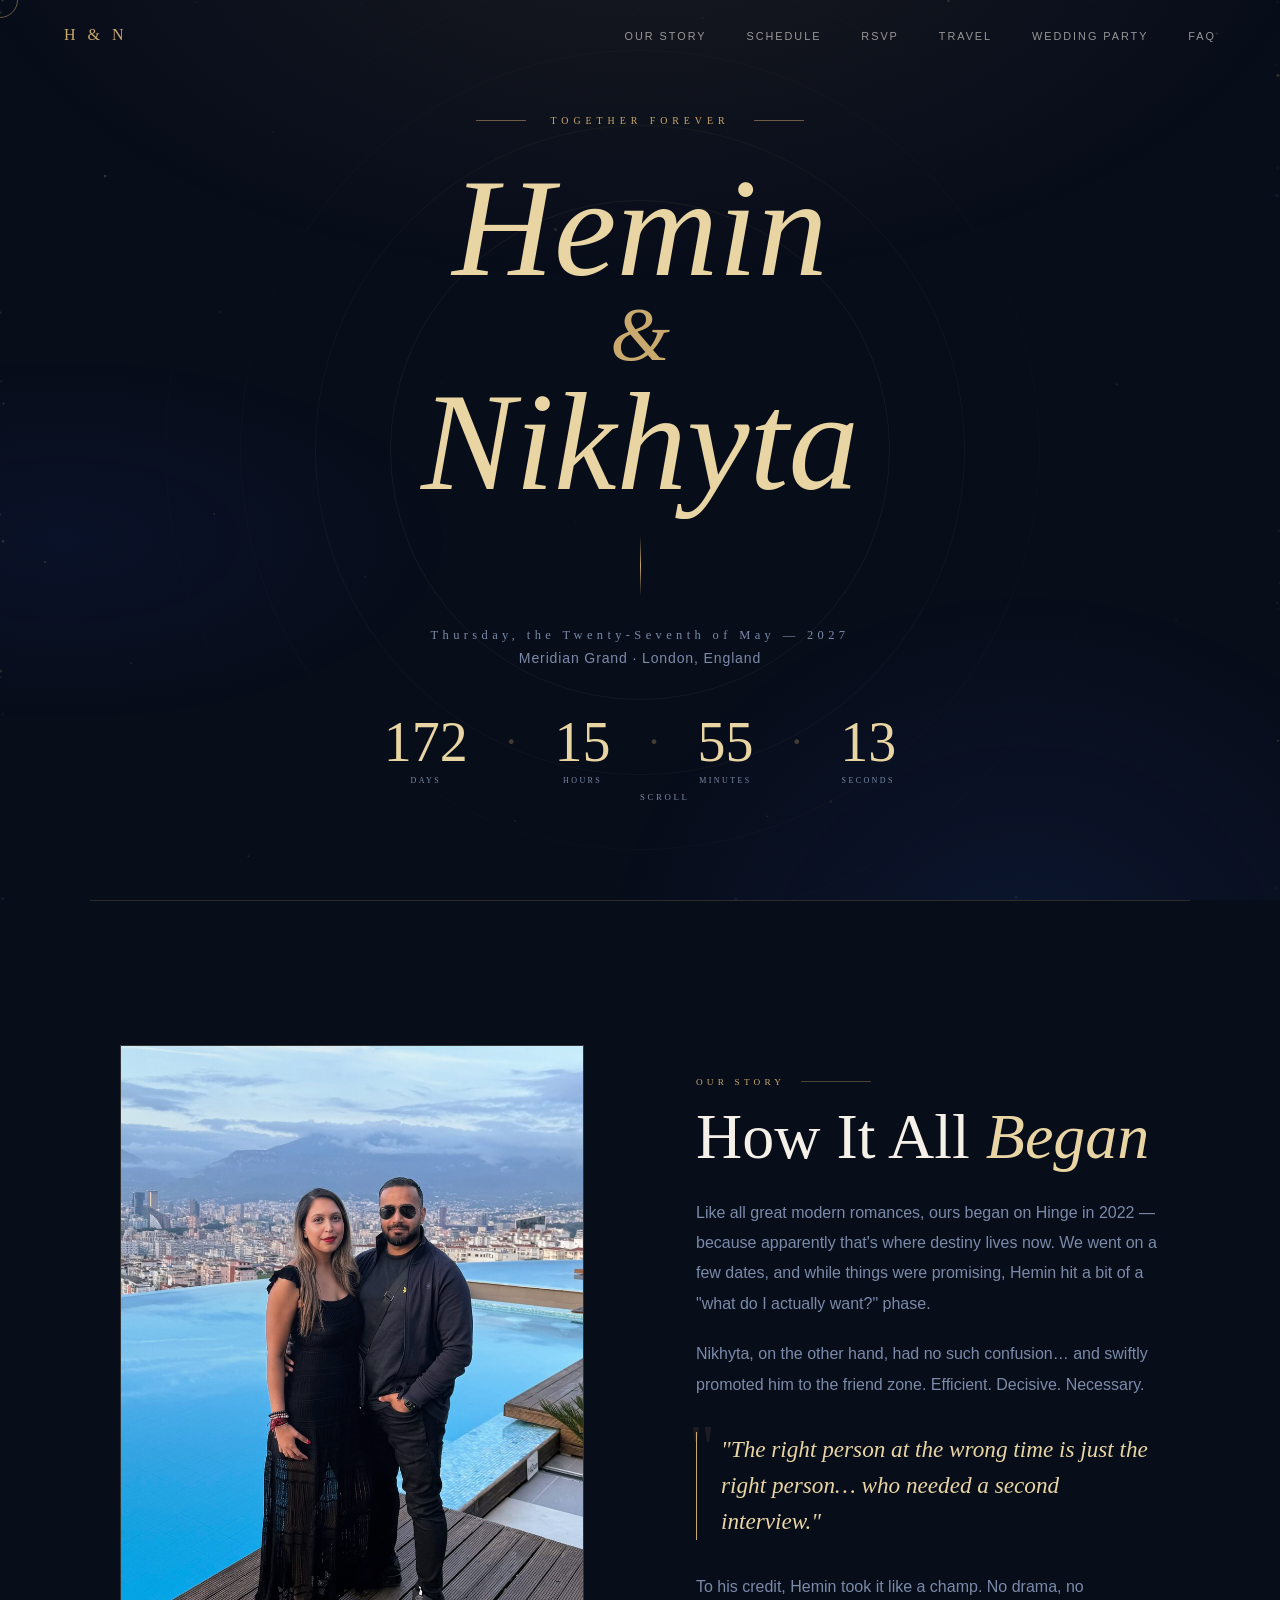
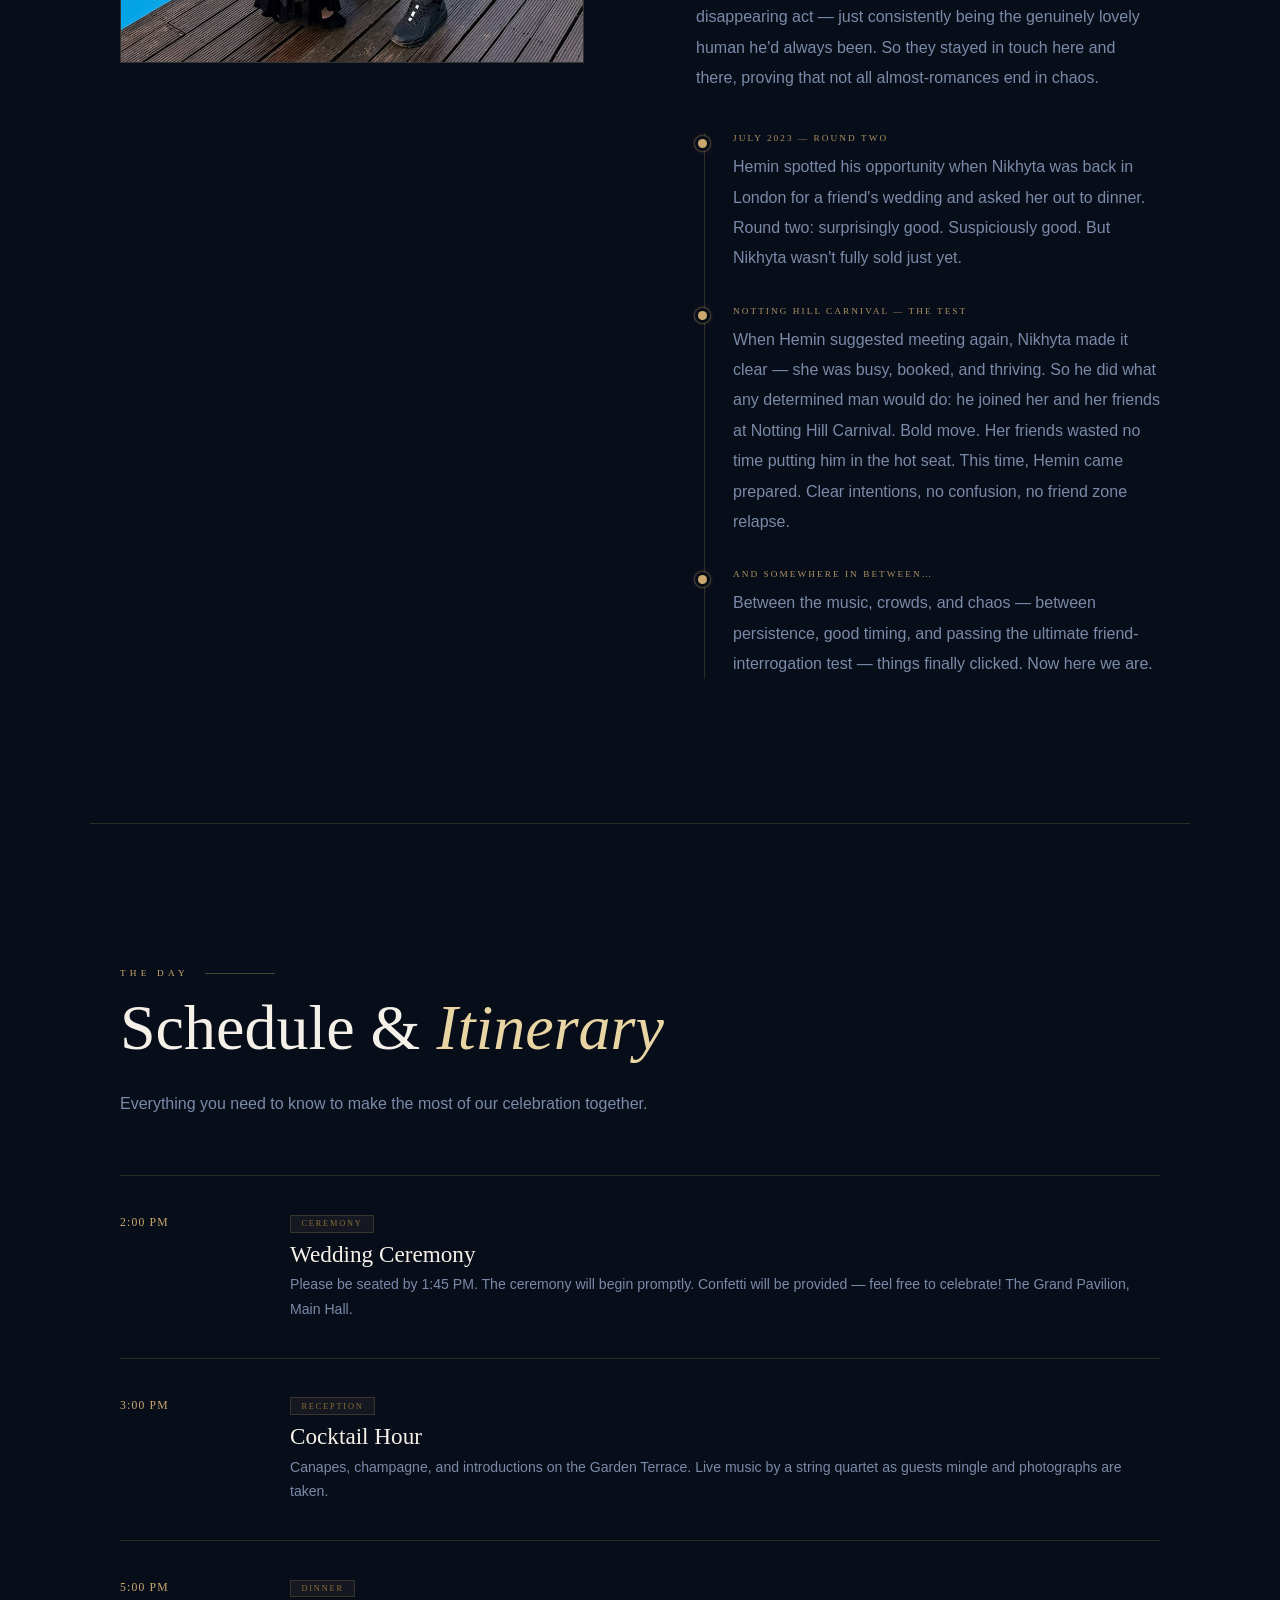
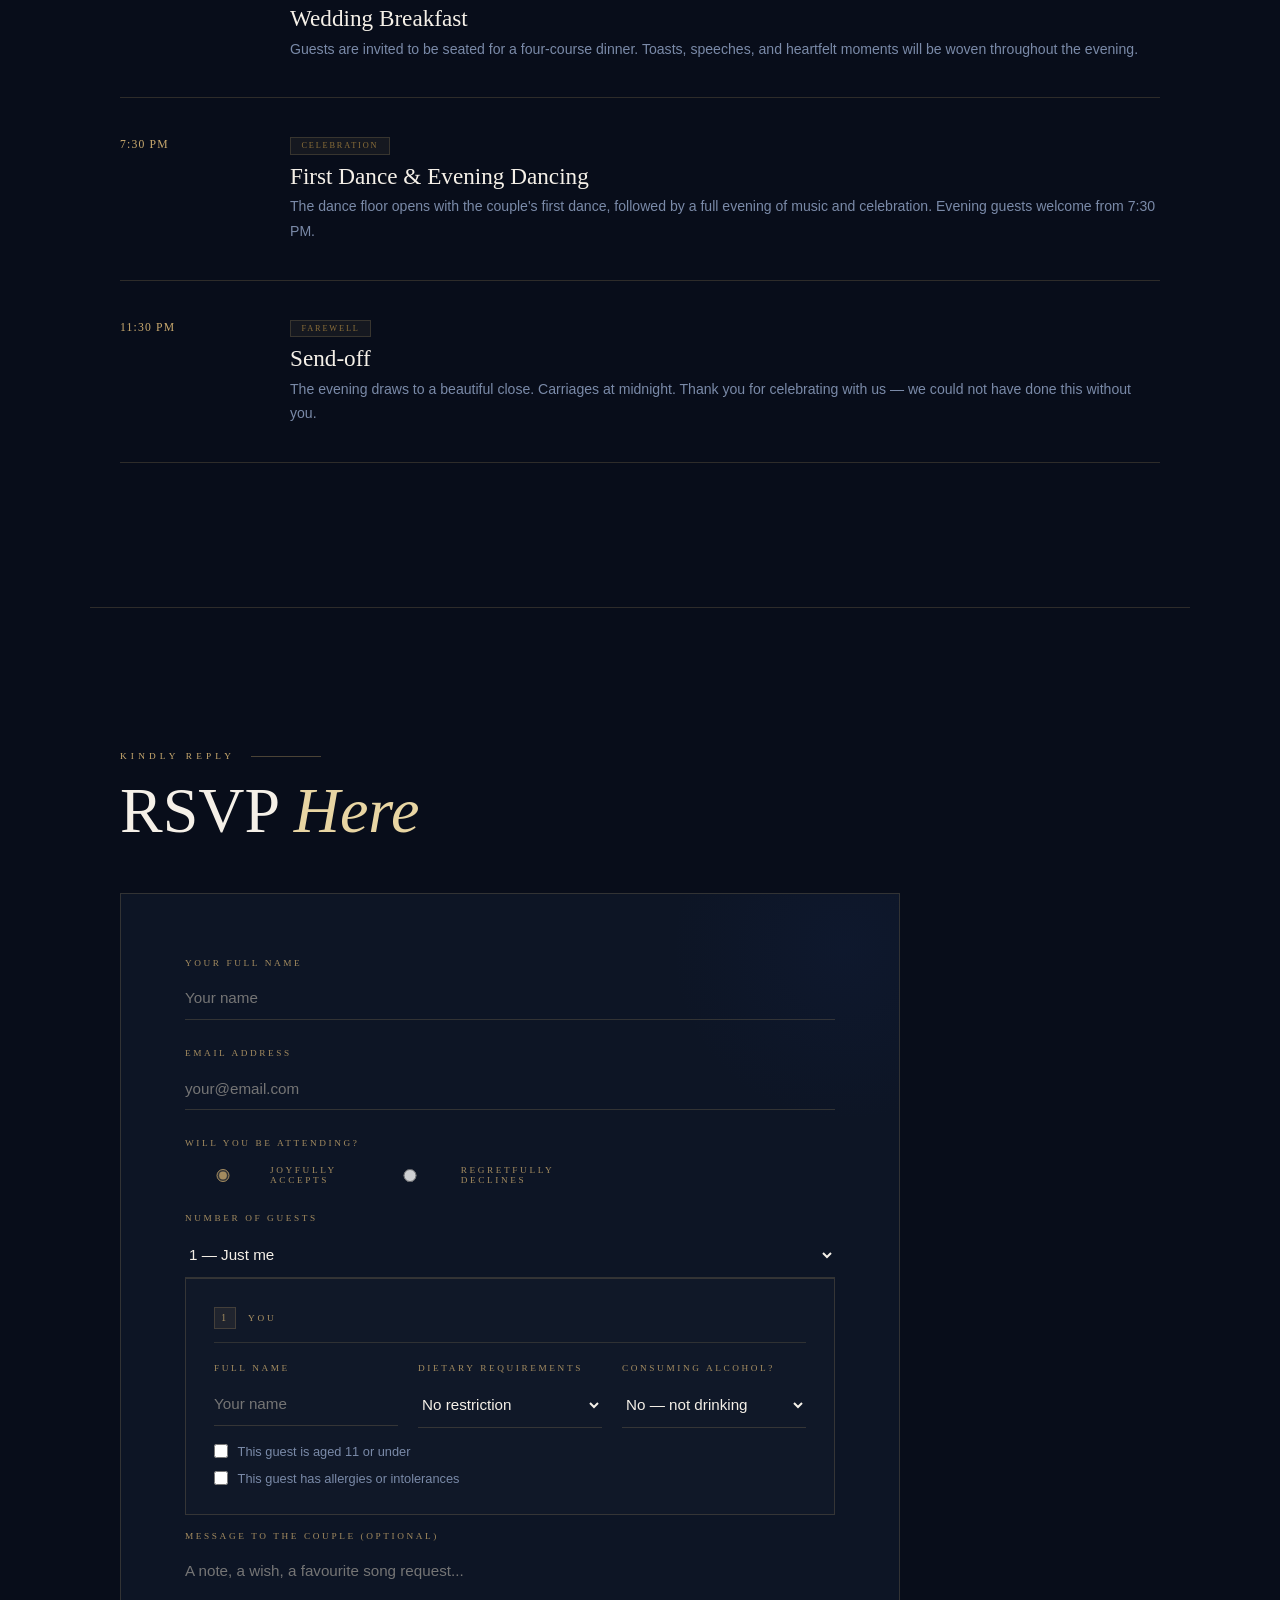
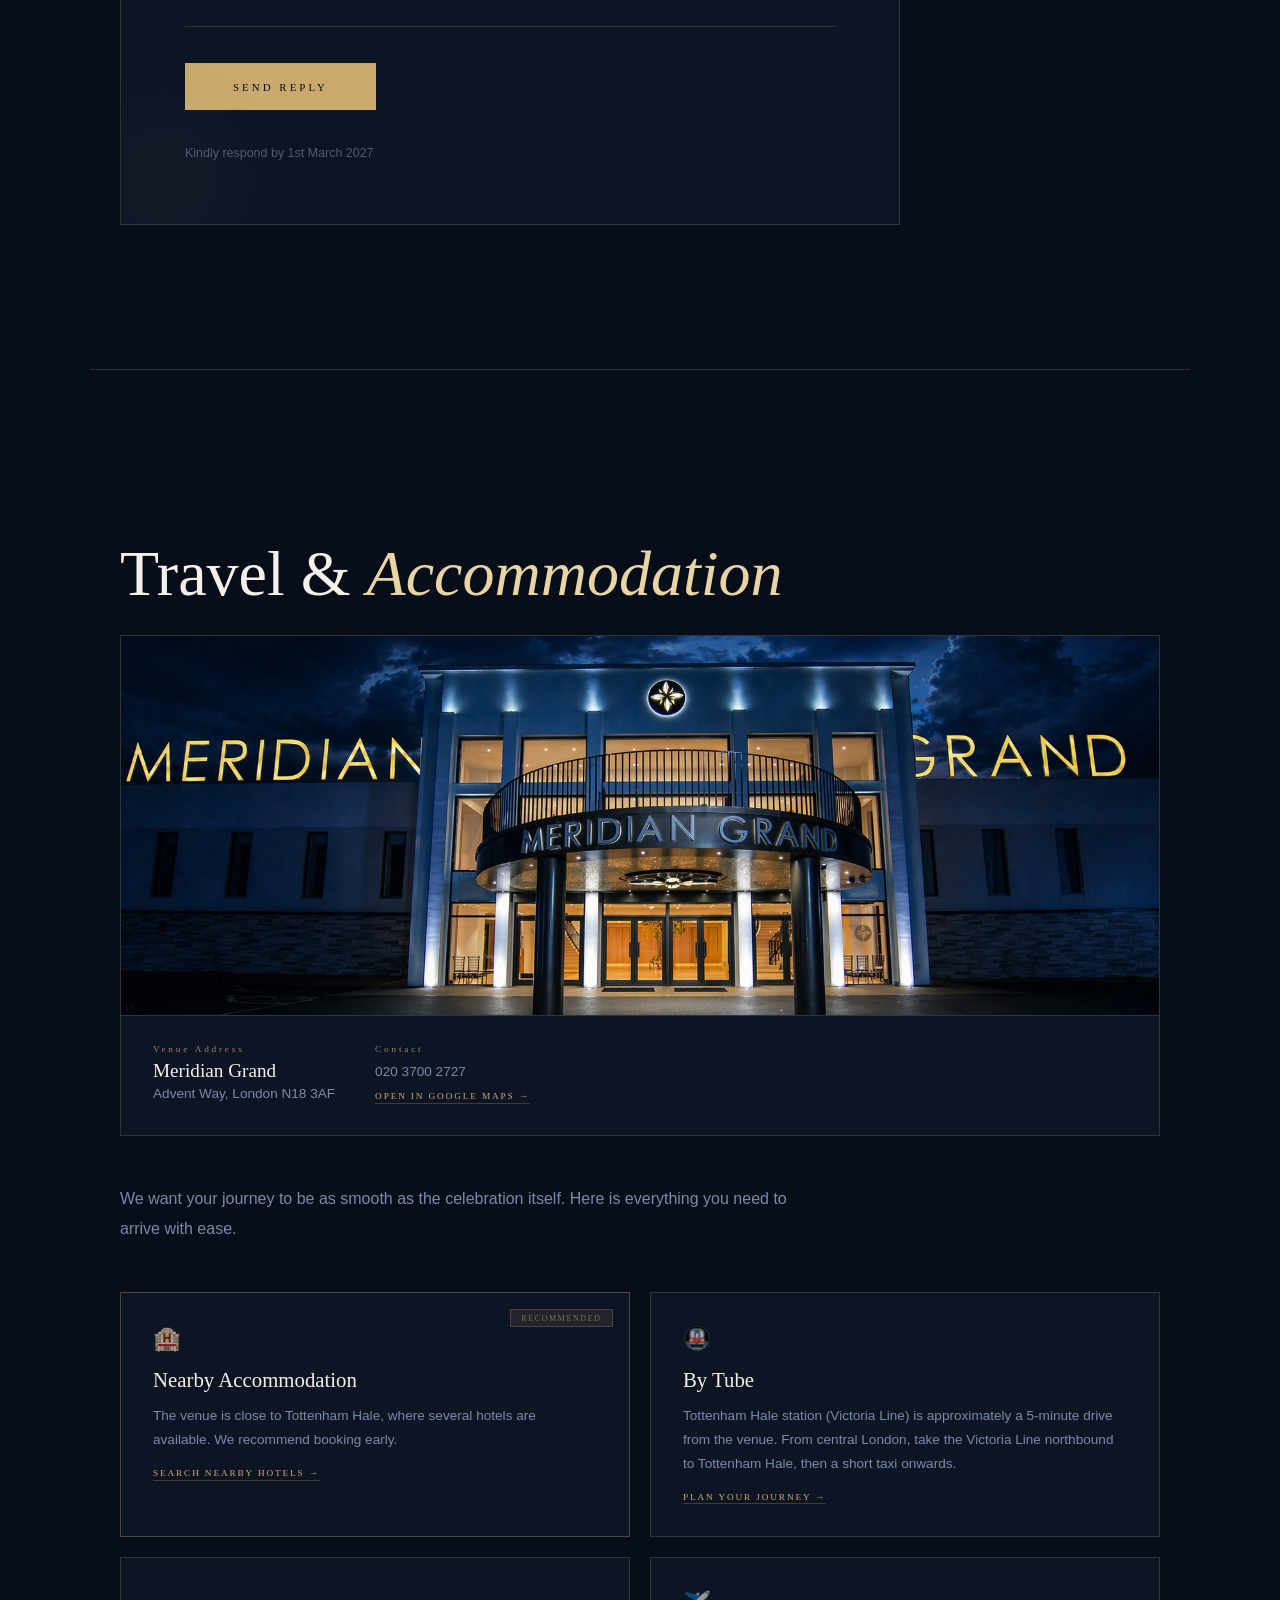
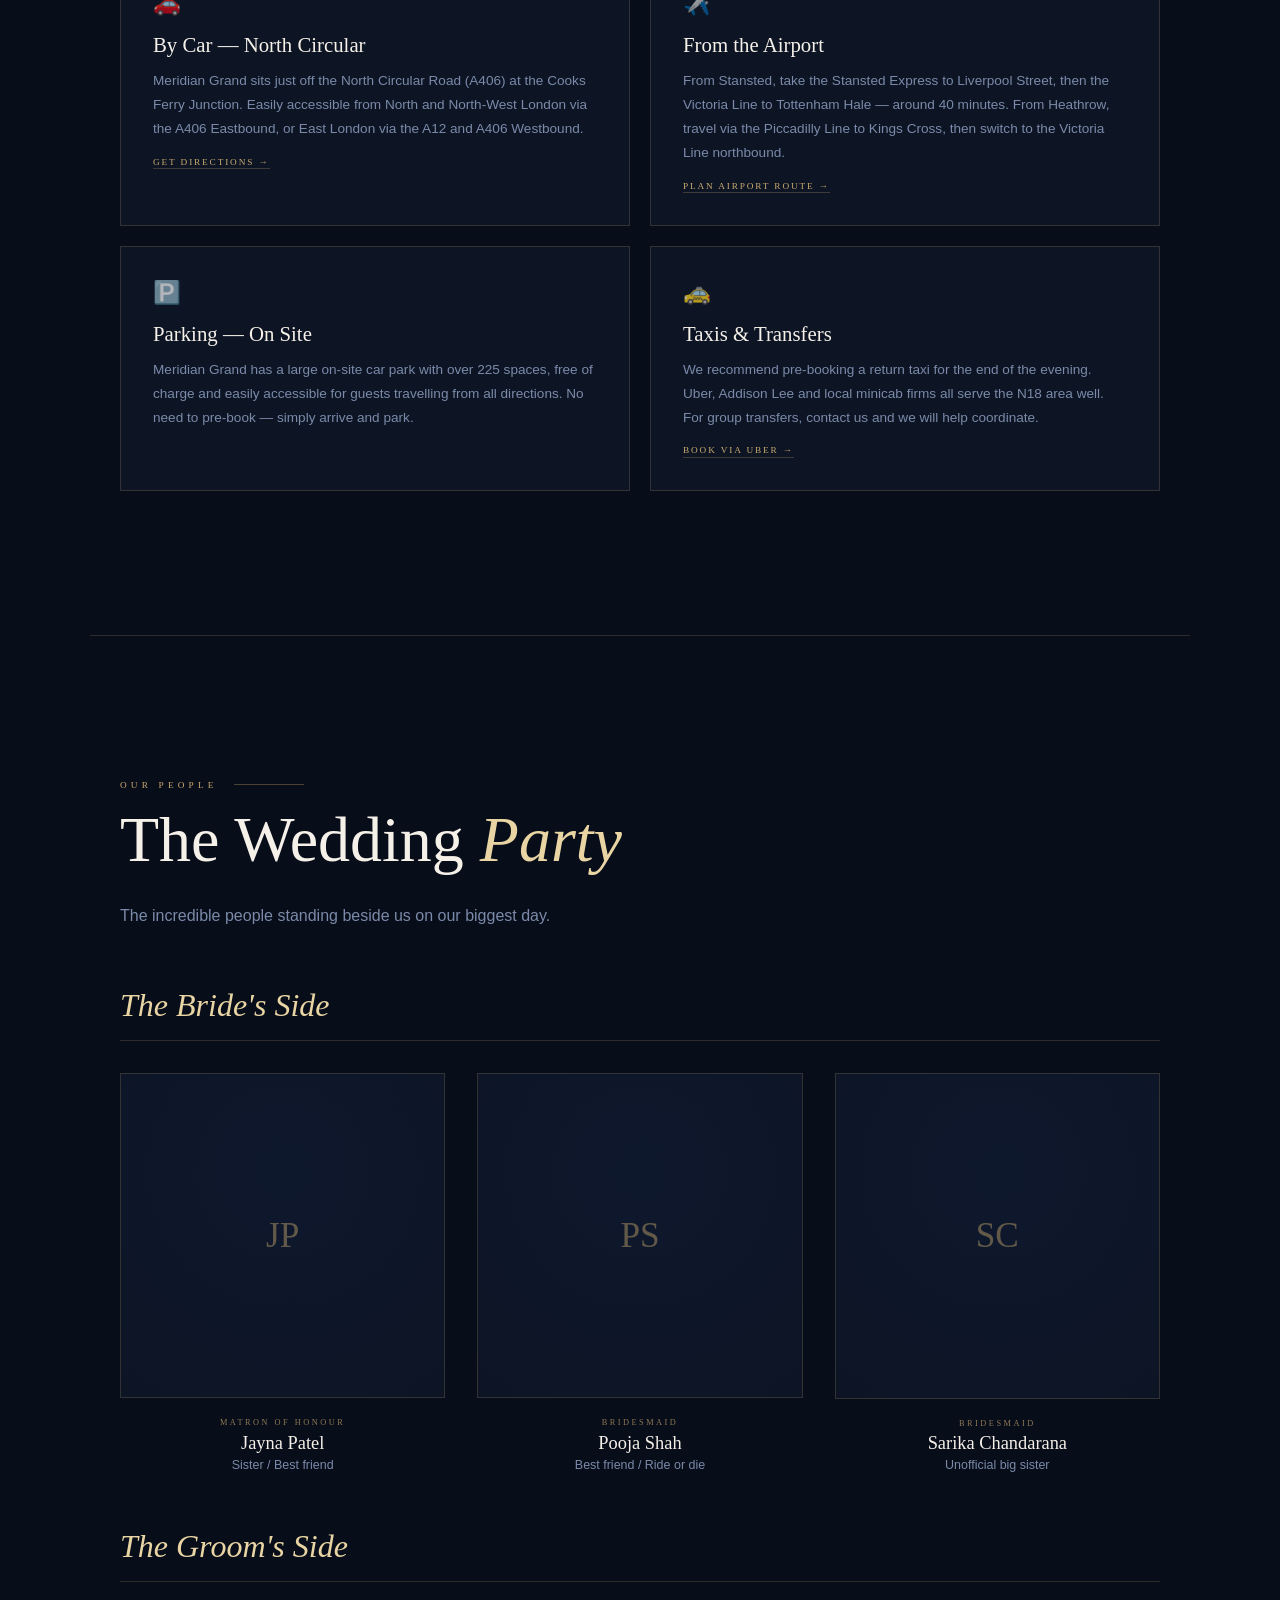
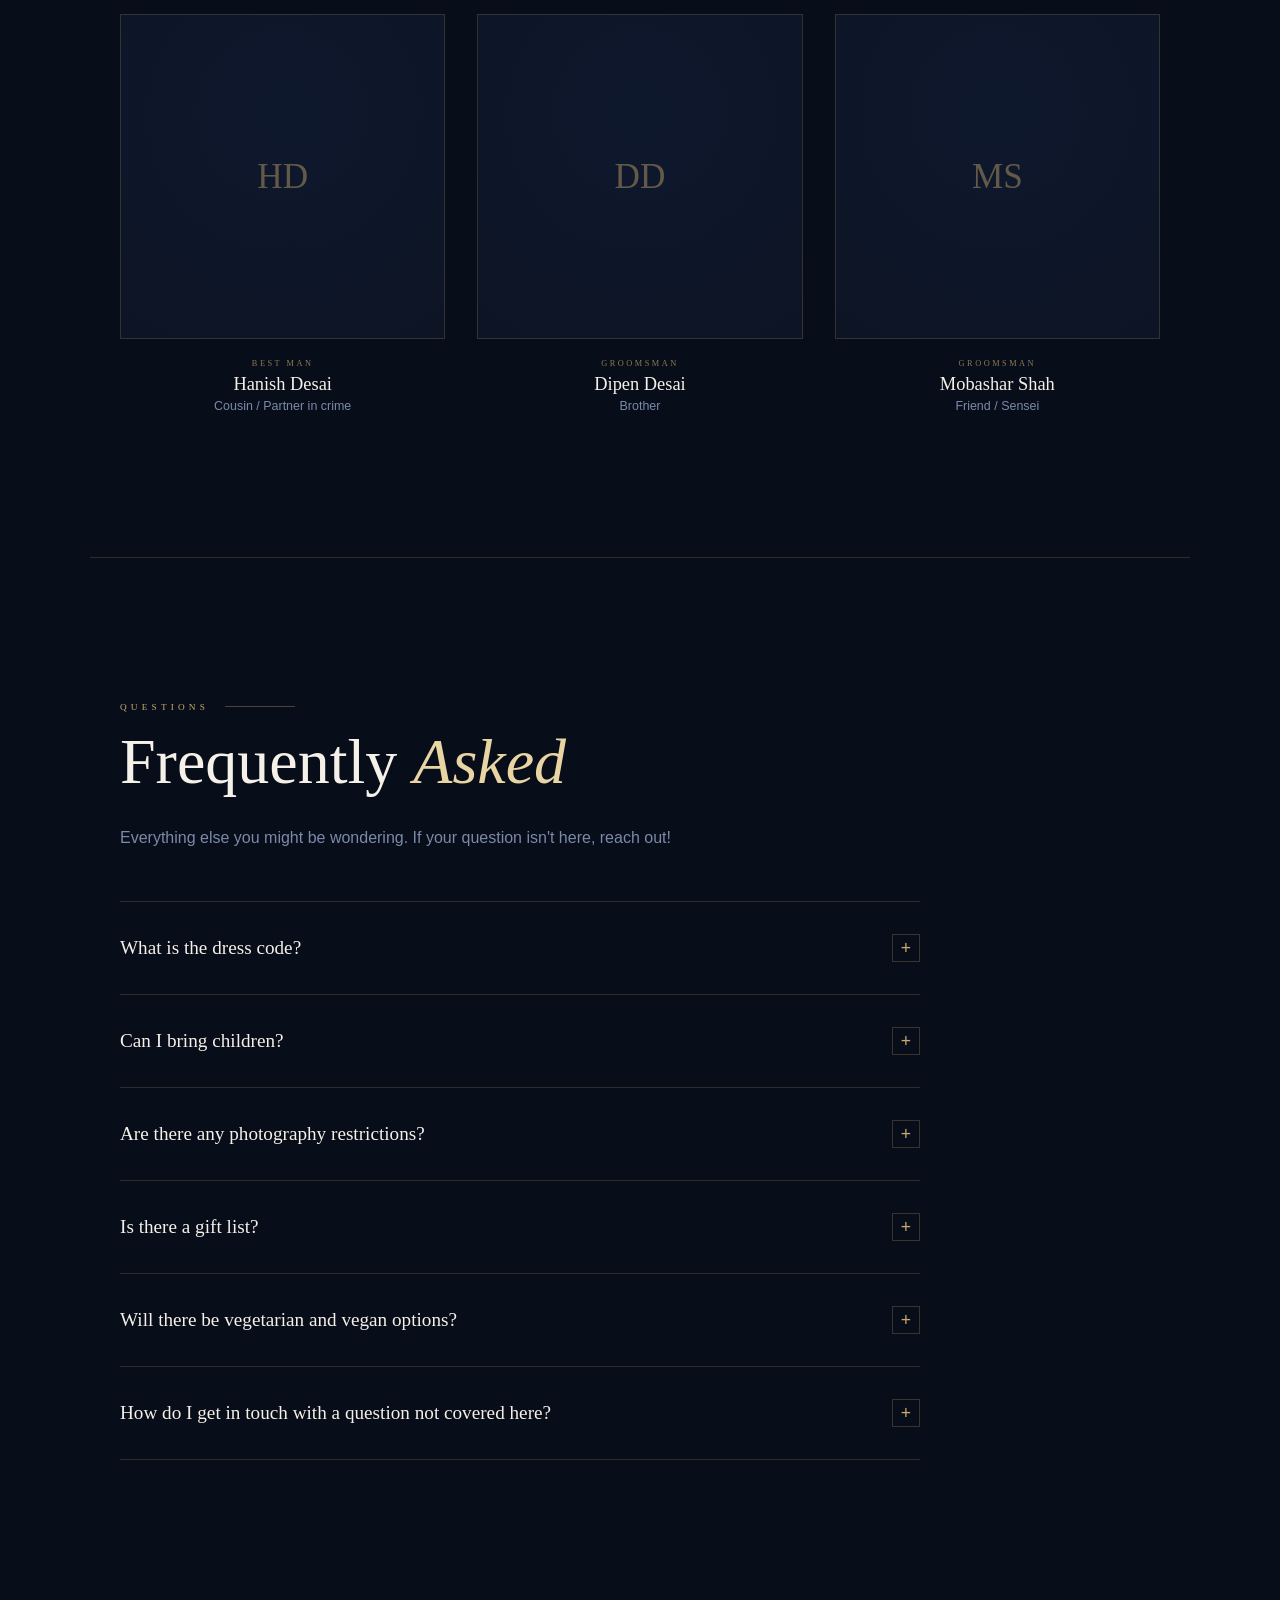
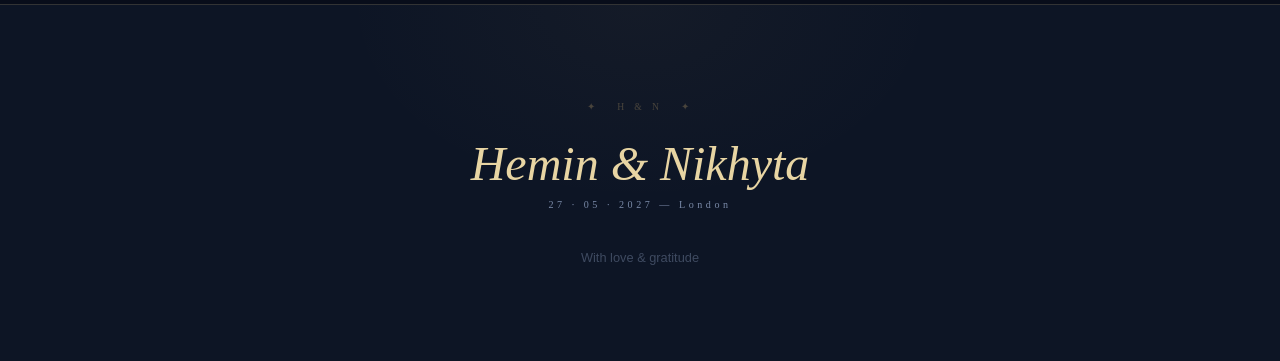
==== commit 202f4f06: "Add files via upload" ====
--- a/Hemin & Nikhyta — Forever Begins.html
+++ b/Hemin & Nikhyta — Forever Begins.html
@@ -1,5 +1,5 @@
 <!DOCTYPE html>
-<!-- saved from url=(0059)file:///C:/Users/Hemin/Downloads/hemin-nikhyta-wedding.html -->
+<!-- saved from url=(0061)file:///C:/Users/Hemin/Downloads/hemin-nikhyta-wedding_2.html -->
 <html lang="en"><head><meta http-equiv="Content-Type" content="text/html; charset=UTF-8">
 
 <meta name="viewport" content="width=device-width, initial-scale=1.0">
@@ -227,11 +227,43 @@
 /* COUNTDOWN */
 .hero-countdown {
   display: flex;
-  gap: 2.5rem;
+  flex-wrap: nowrap;
+  gap: clamp(0.6rem, 3vw, 2.5rem);
   justify-content: center;
+  align-items: flex-start;
   margin-top: 3rem;
   opacity: 0;
   animation: heroFadeUp 1s ease 1.8s forwards;
+  width: 100%;
+  padding: 0 1rem;
+}
+.countdown-unit { text-align: center; flex-shrink: 0; }
+.countdown-num {
+  font-family: 'Cormorant Garamond', serif;
+  font-size: clamp(1.4rem, 5vw, 3.5rem);
+  font-weight: 300;
+  color: var(--gold-light);
+  line-height: 1;
+  display: block;
+  transition: transform 0.3s;
+}
+.countdown-label {
+  font-family: 'Cinzel', serif;
+  font-size: clamp(0.35rem, 1.2vw, 0.5rem);
+  letter-spacing: clamp(0.1em, 0.5vw, 0.3em);
+  text-transform: uppercase;
+  color: var(--muted);
+  margin-top: 0.4rem;
+  display: block;
+}
+.countdown-sep {
+  font-family: 'Cormorant Garamond', serif;
+  font-size: clamp(1rem, 3vw, 2.5rem);
+  color: var(--gold);
+  opacity: 0.3;
+  align-self: flex-start;
+  padding-top: 0.1em;
+  flex-shrink: 0;
 }
 .countdown-unit { text-align: center; }
 .countdown-num {
@@ -817,20 +849,20 @@
 </head>
 <body>
 
-<div id="cursor" style="left: 296px; top: 15px;"></div>
-<div id="cursor-ring" style="left: 296px; top: 15px;"></div>
+<div id="cursor" style="left: 1950px; top: 1015px;"></div>
+<div id="cursor-ring" style="left: 1966px; top: 988px;"></div>
 <canvas id="particles" width="3840" height="2025"></canvas>
 
 <!-- NAV -->
 <nav id="mainNav">
-  <a href="file:///C:/Users/Hemin/Downloads/hemin-nikhyta-wedding.html#hero" class="nav-logo">H &amp; N</a>
+  <a href="file:///C:/Users/Hemin/Downloads/hemin-nikhyta-wedding_2.html#hero" class="nav-logo">H &amp; N</a>
   <ul class="nav-links">
-    <li><a href="file:///C:/Users/Hemin/Downloads/hemin-nikhyta-wedding.html#story">Our Story</a></li>
-    <li><a href="file:///C:/Users/Hemin/Downloads/hemin-nikhyta-wedding.html#schedule">Schedule</a></li>
-    <li><a href="file:///C:/Users/Hemin/Downloads/hemin-nikhyta-wedding.html#rsvp">RSVP</a></li>
-    <li><a href="file:///C:/Users/Hemin/Downloads/hemin-nikhyta-wedding.html#travel">Travel</a></li>
-    <li><a href="file:///C:/Users/Hemin/Downloads/hemin-nikhyta-wedding.html#party">Wedding Party</a></li>
-    <li><a href="file:///C:/Users/Hemin/Downloads/hemin-nikhyta-wedding.html#faq">FAQ</a></li>
+    <li><a href="file:///C:/Users/Hemin/Downloads/hemin-nikhyta-wedding_2.html#story">Our Story</a></li>
+    <li><a href="file:///C:/Users/Hemin/Downloads/hemin-nikhyta-wedding_2.html#schedule">Schedule</a></li>
+    <li><a href="file:///C:/Users/Hemin/Downloads/hemin-nikhyta-wedding_2.html#rsvp">RSVP</a></li>
+    <li><a href="file:///C:/Users/Hemin/Downloads/hemin-nikhyta-wedding_2.html#travel">Travel</a></li>
+    <li><a href="file:///C:/Users/Hemin/Downloads/hemin-nikhyta-wedding_2.html#party">Wedding Party</a></li>
+    <li><a href="file:///C:/Users/Hemin/Downloads/hemin-nikhyta-wedding_2.html#faq">FAQ</a></li>
   </ul>
 </nav>
 
@@ -862,17 +894,17 @@
       </div>
       <div class="countdown-sep">·</div>
       <div class="countdown-unit">
-        <span class="countdown-num flip" id="cd-hours">15</span>
+        <span class="countdown-num flip" id="cd-hours">14</span>
         <span class="countdown-label">Hours</span>
       </div>
       <div class="countdown-sep">·</div>
       <div class="countdown-unit">
-        <span class="countdown-num flip" id="cd-mins">02</span>
+        <span class="countdown-num flip" id="cd-mins">38</span>
         <span class="countdown-label">Minutes</span>
       </div>
       <div class="countdown-sep">·</div>
       <div class="countdown-unit">
-        <span class="countdown-num flip" id="cd-secs">48</span>
+        <span class="countdown-num flip" id="cd-secs">10</span>
         <span class="countdown-label">Seconds</span>
       </div>
     </div>
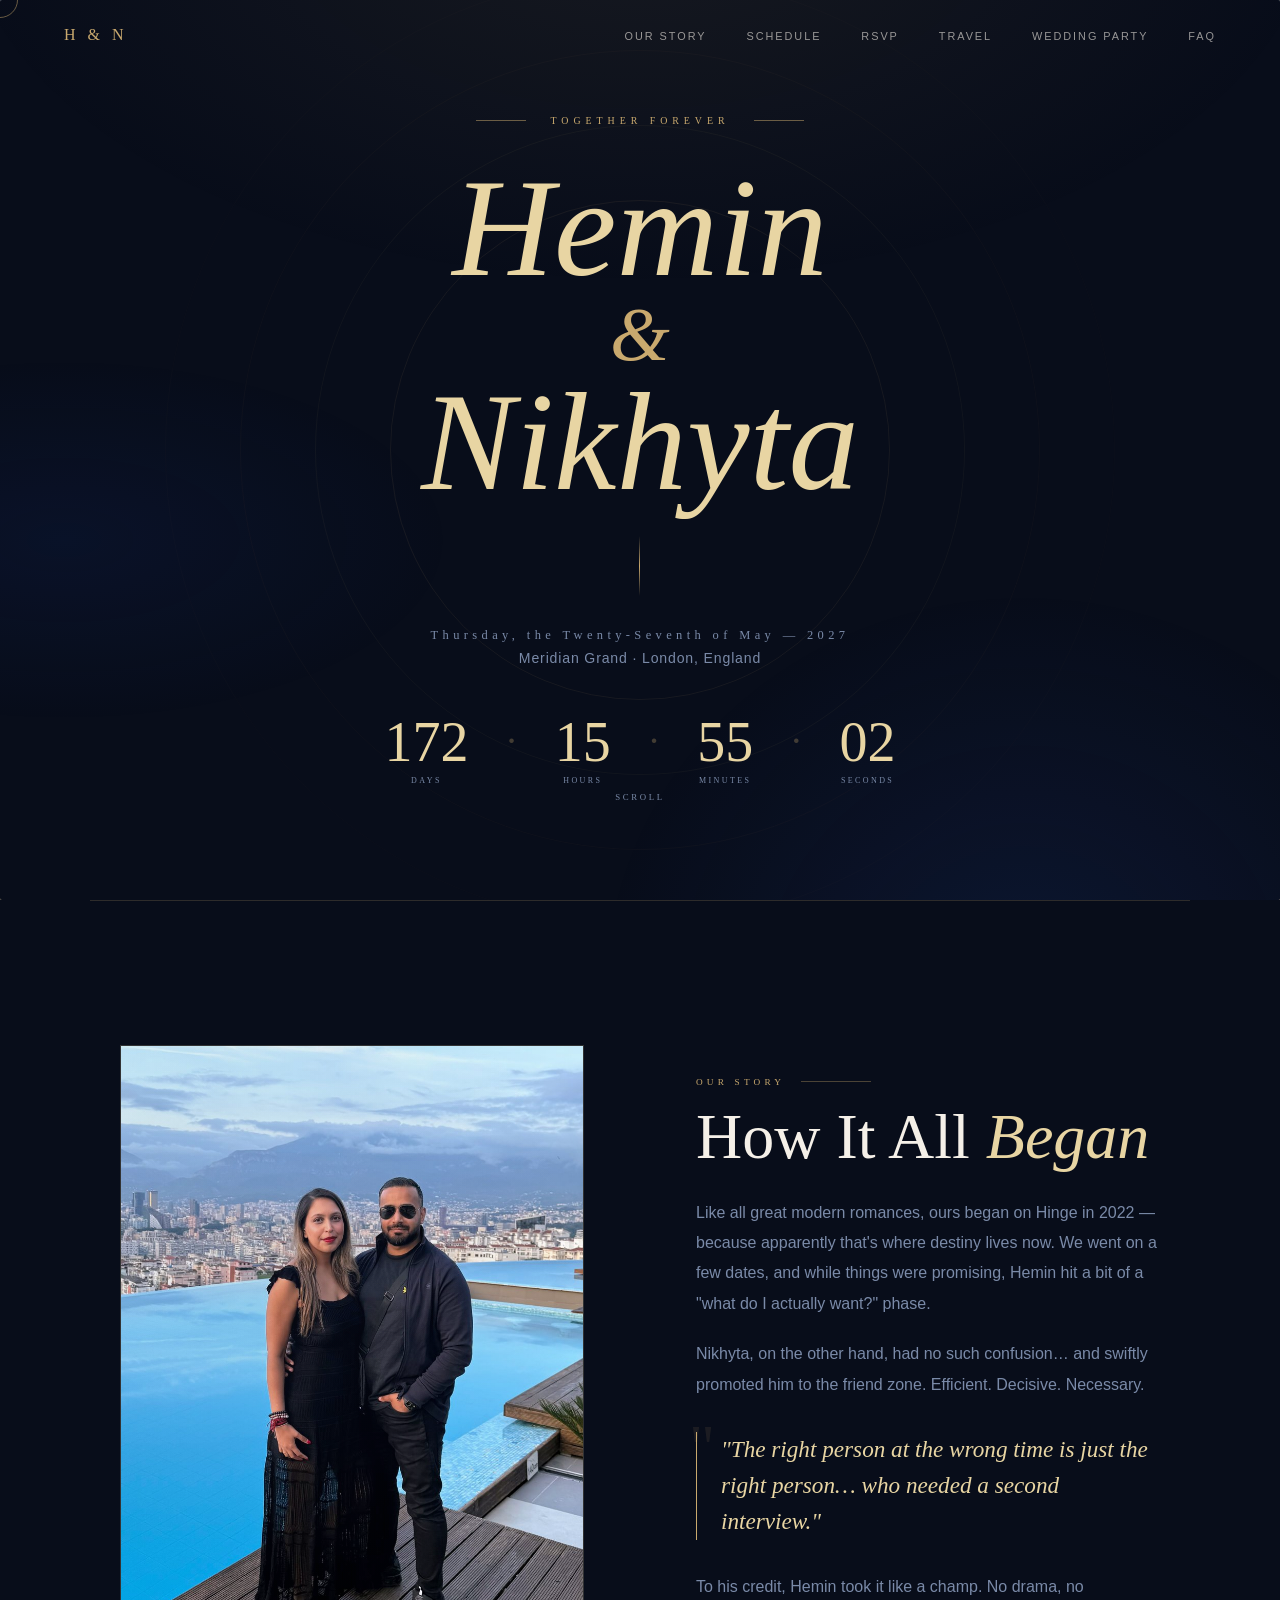
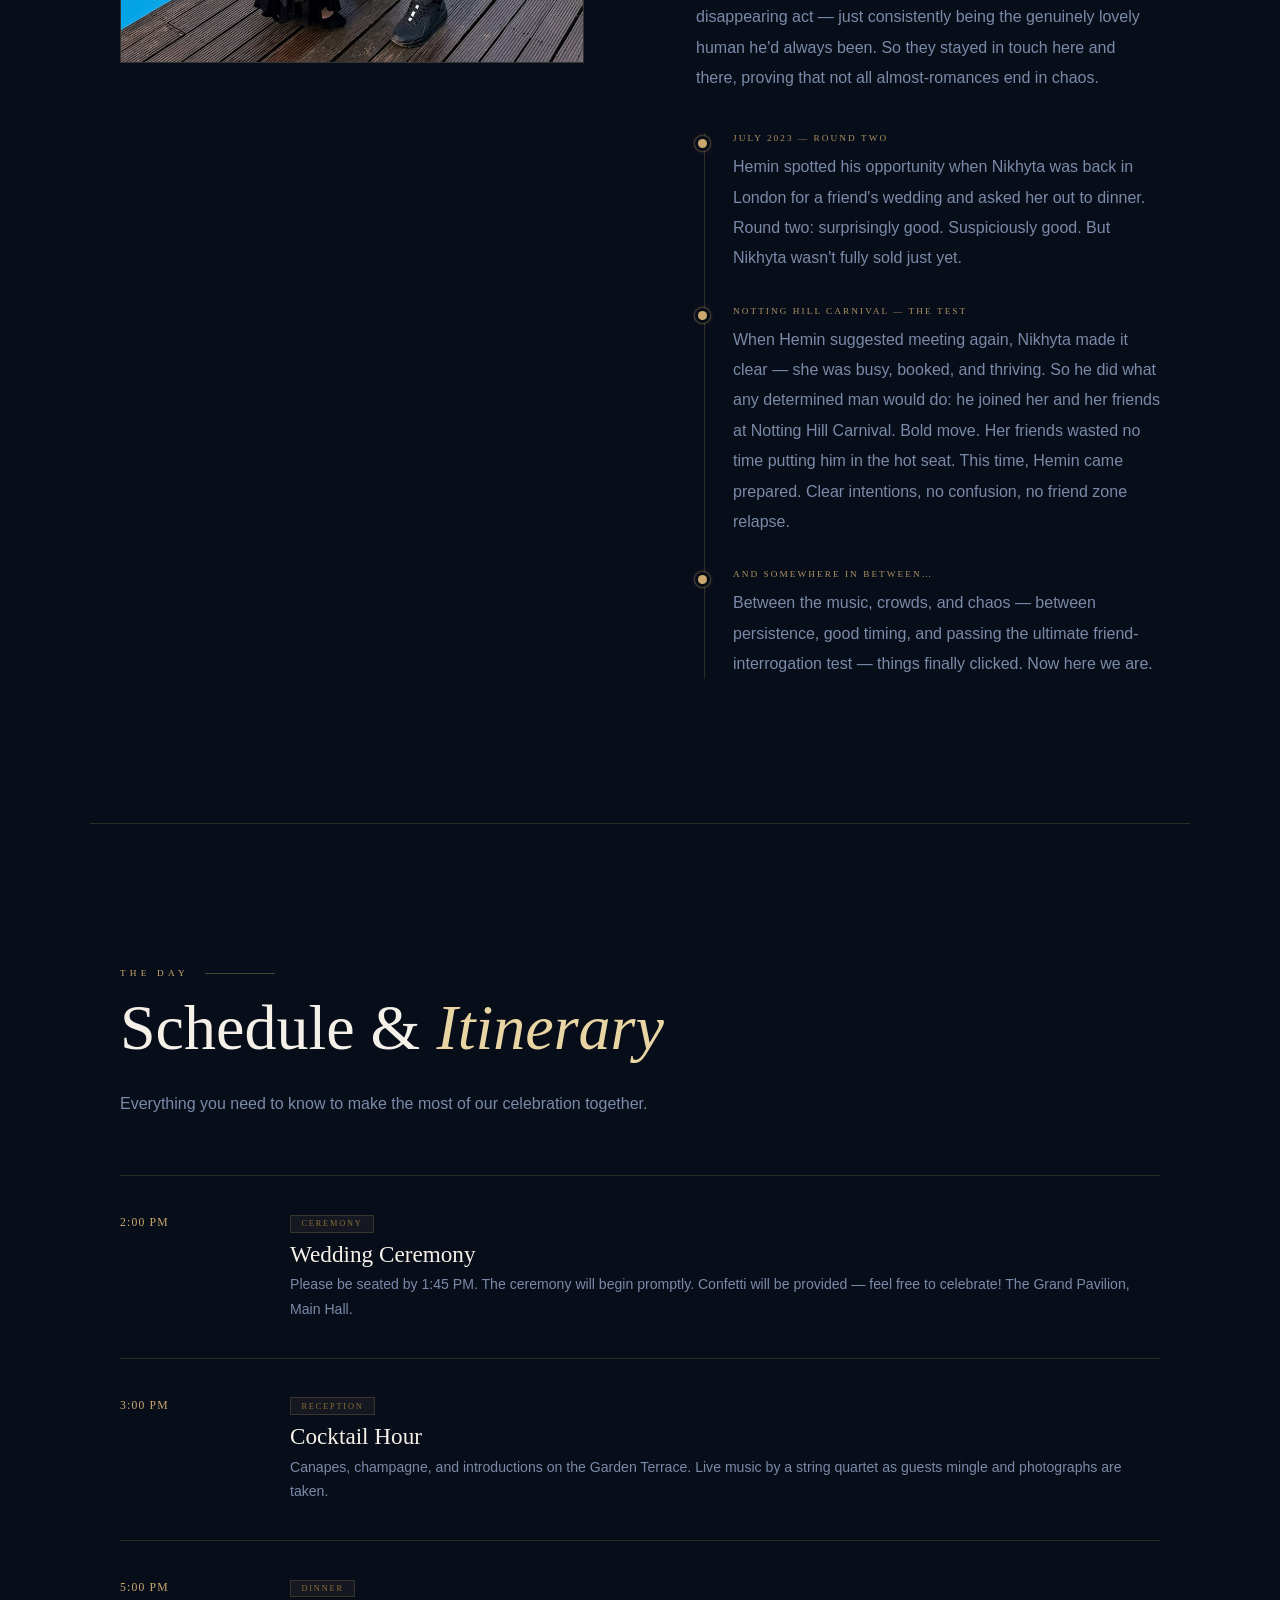
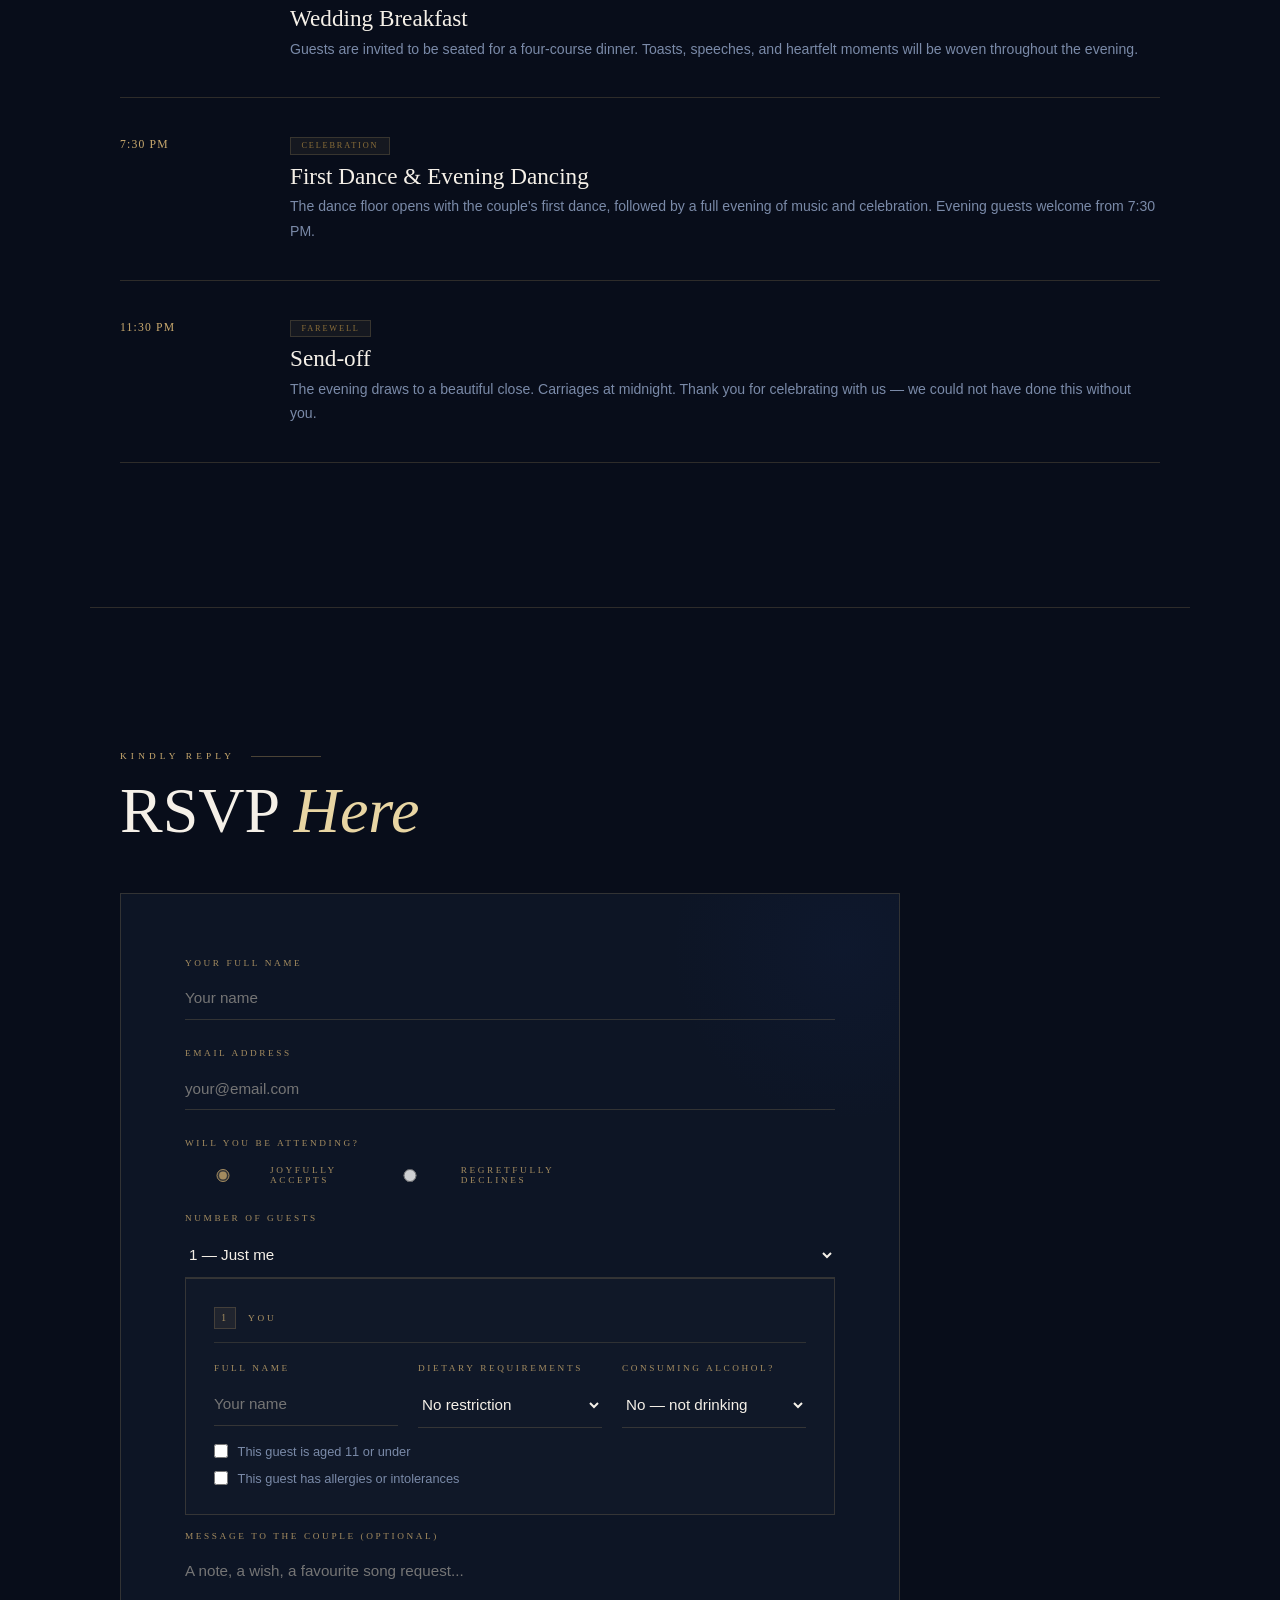
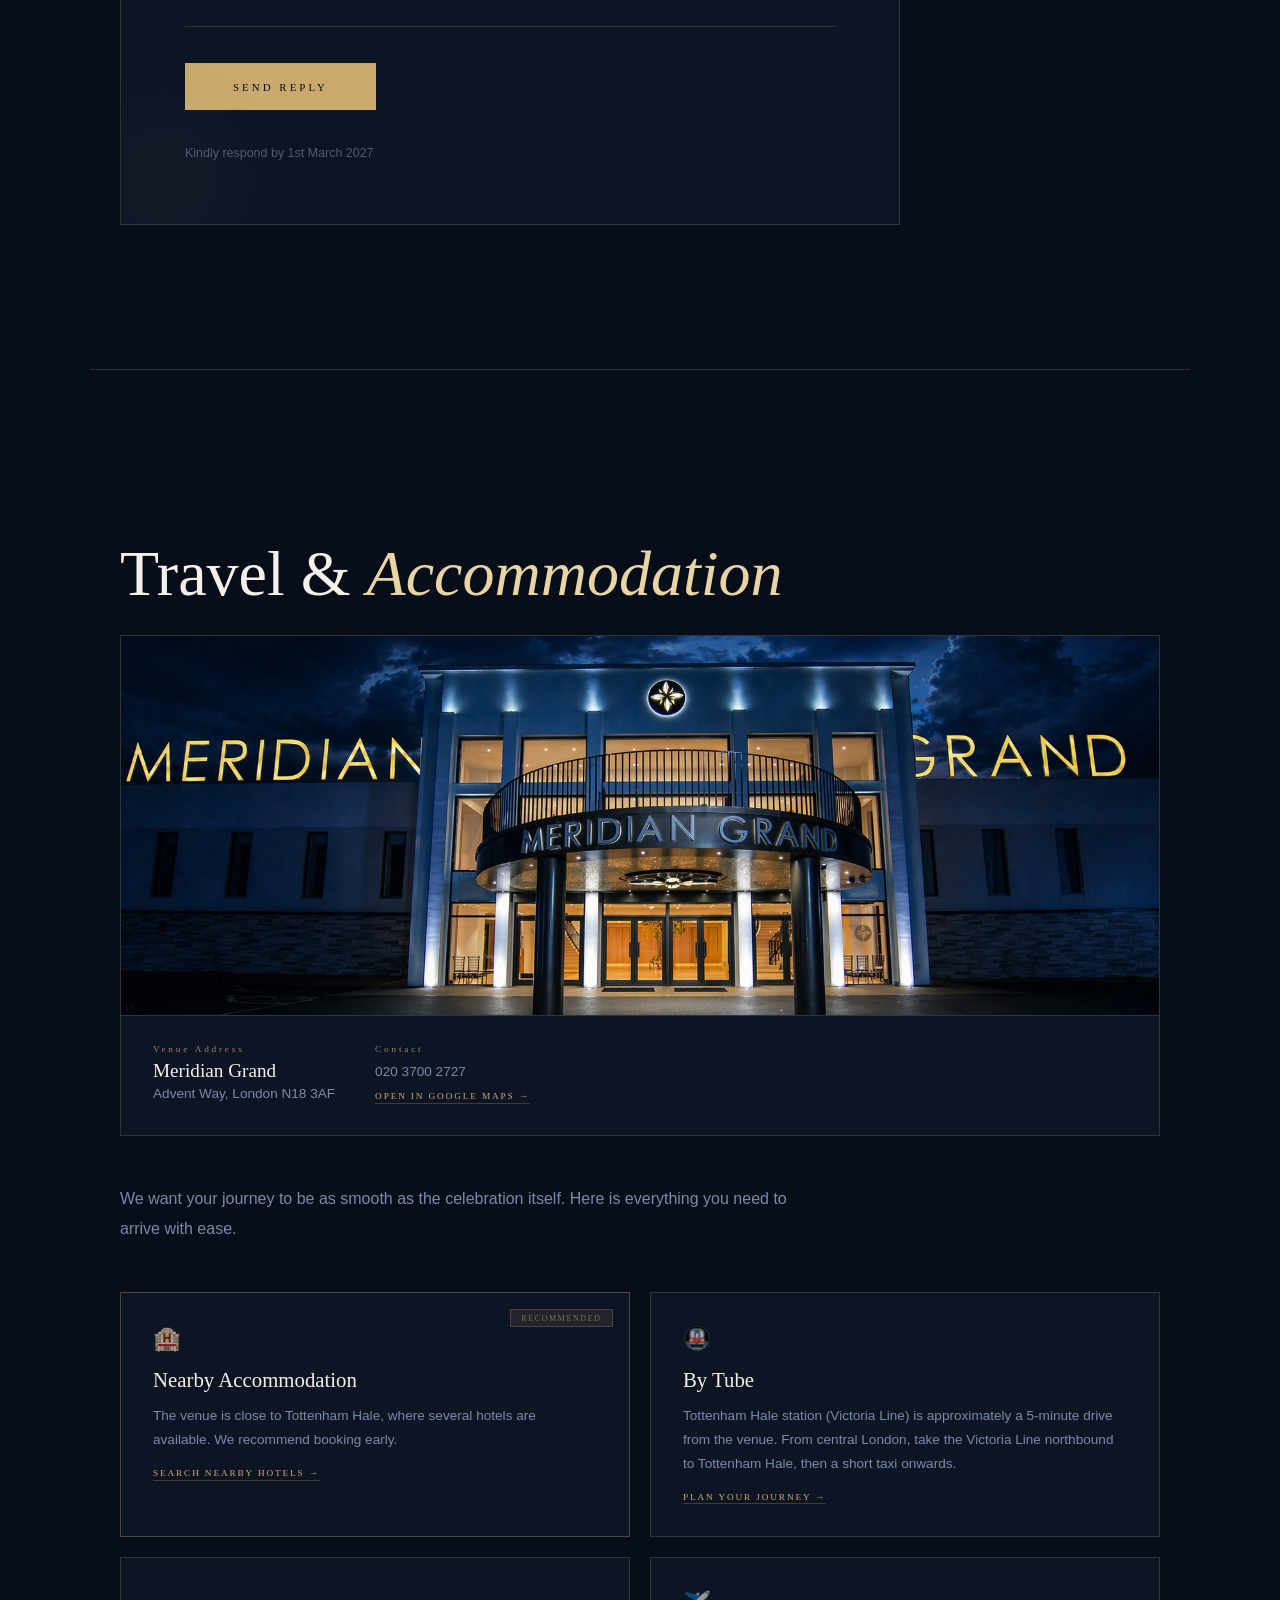
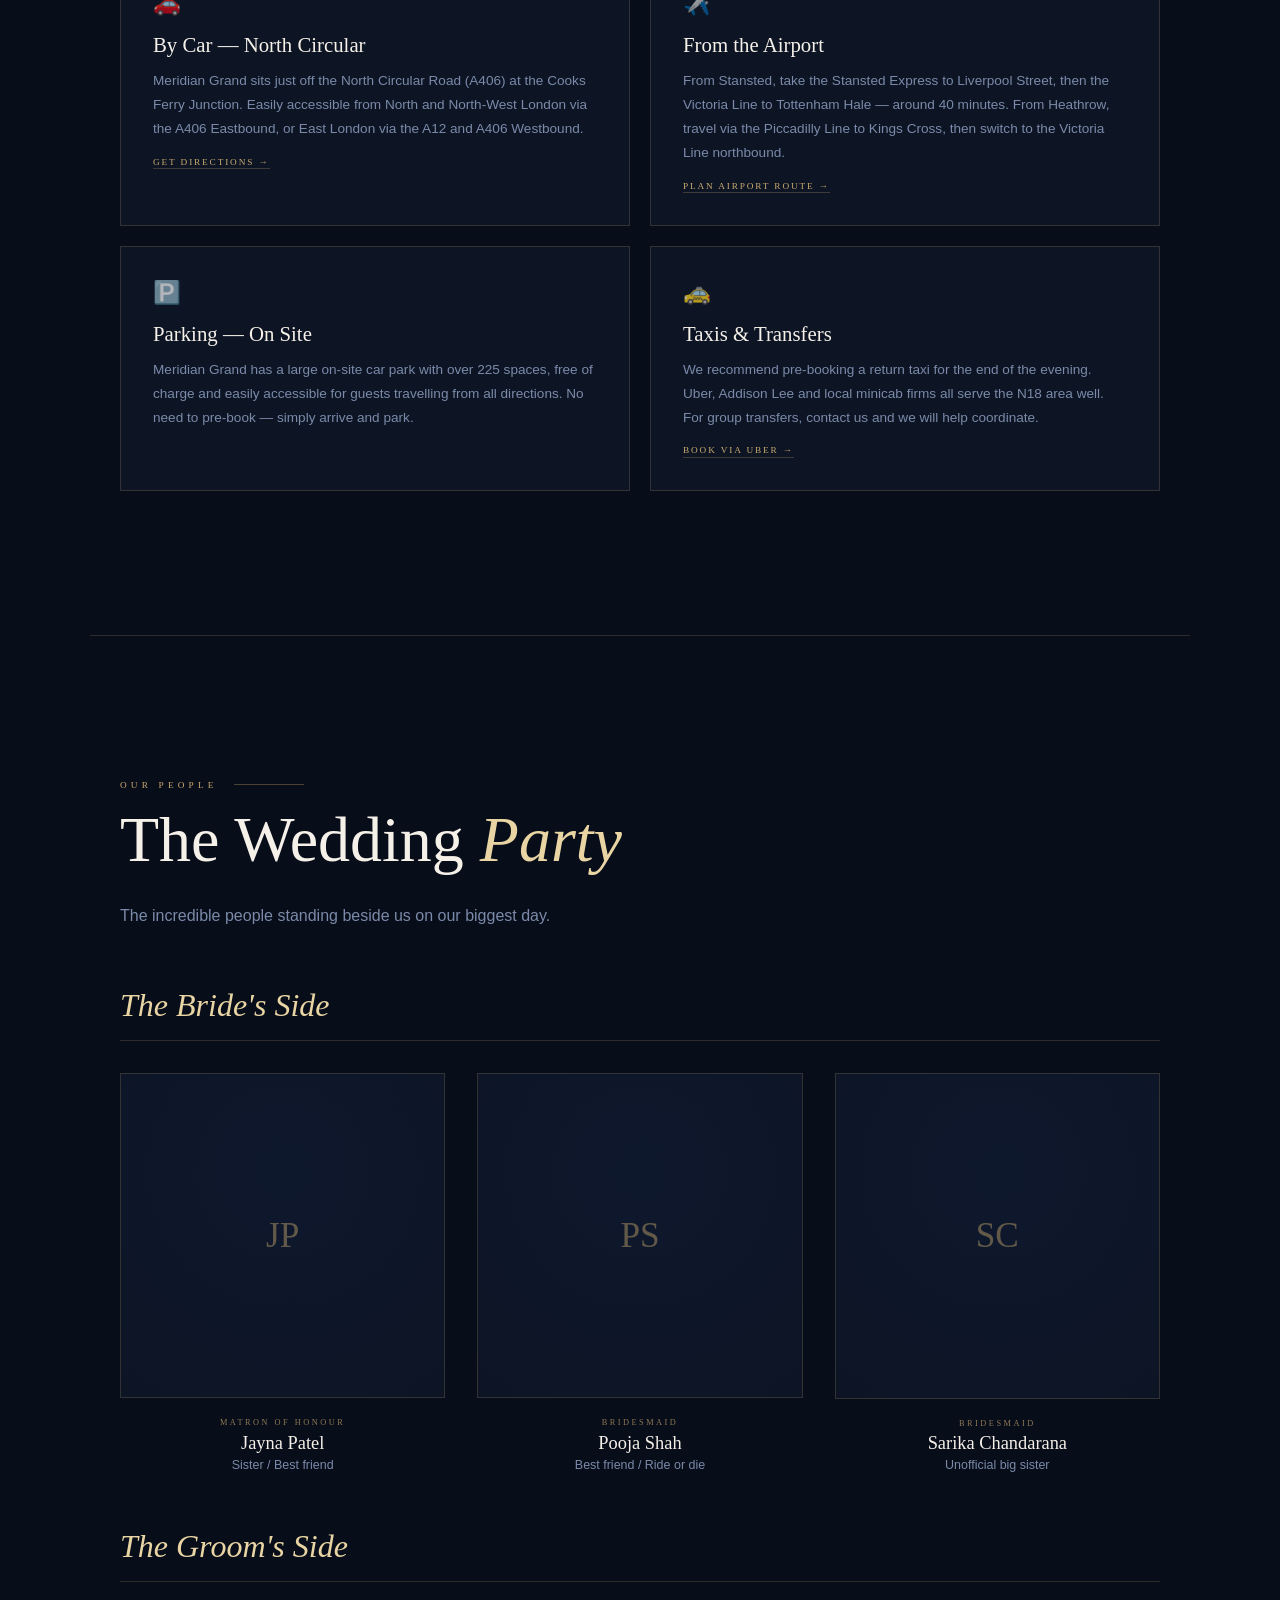
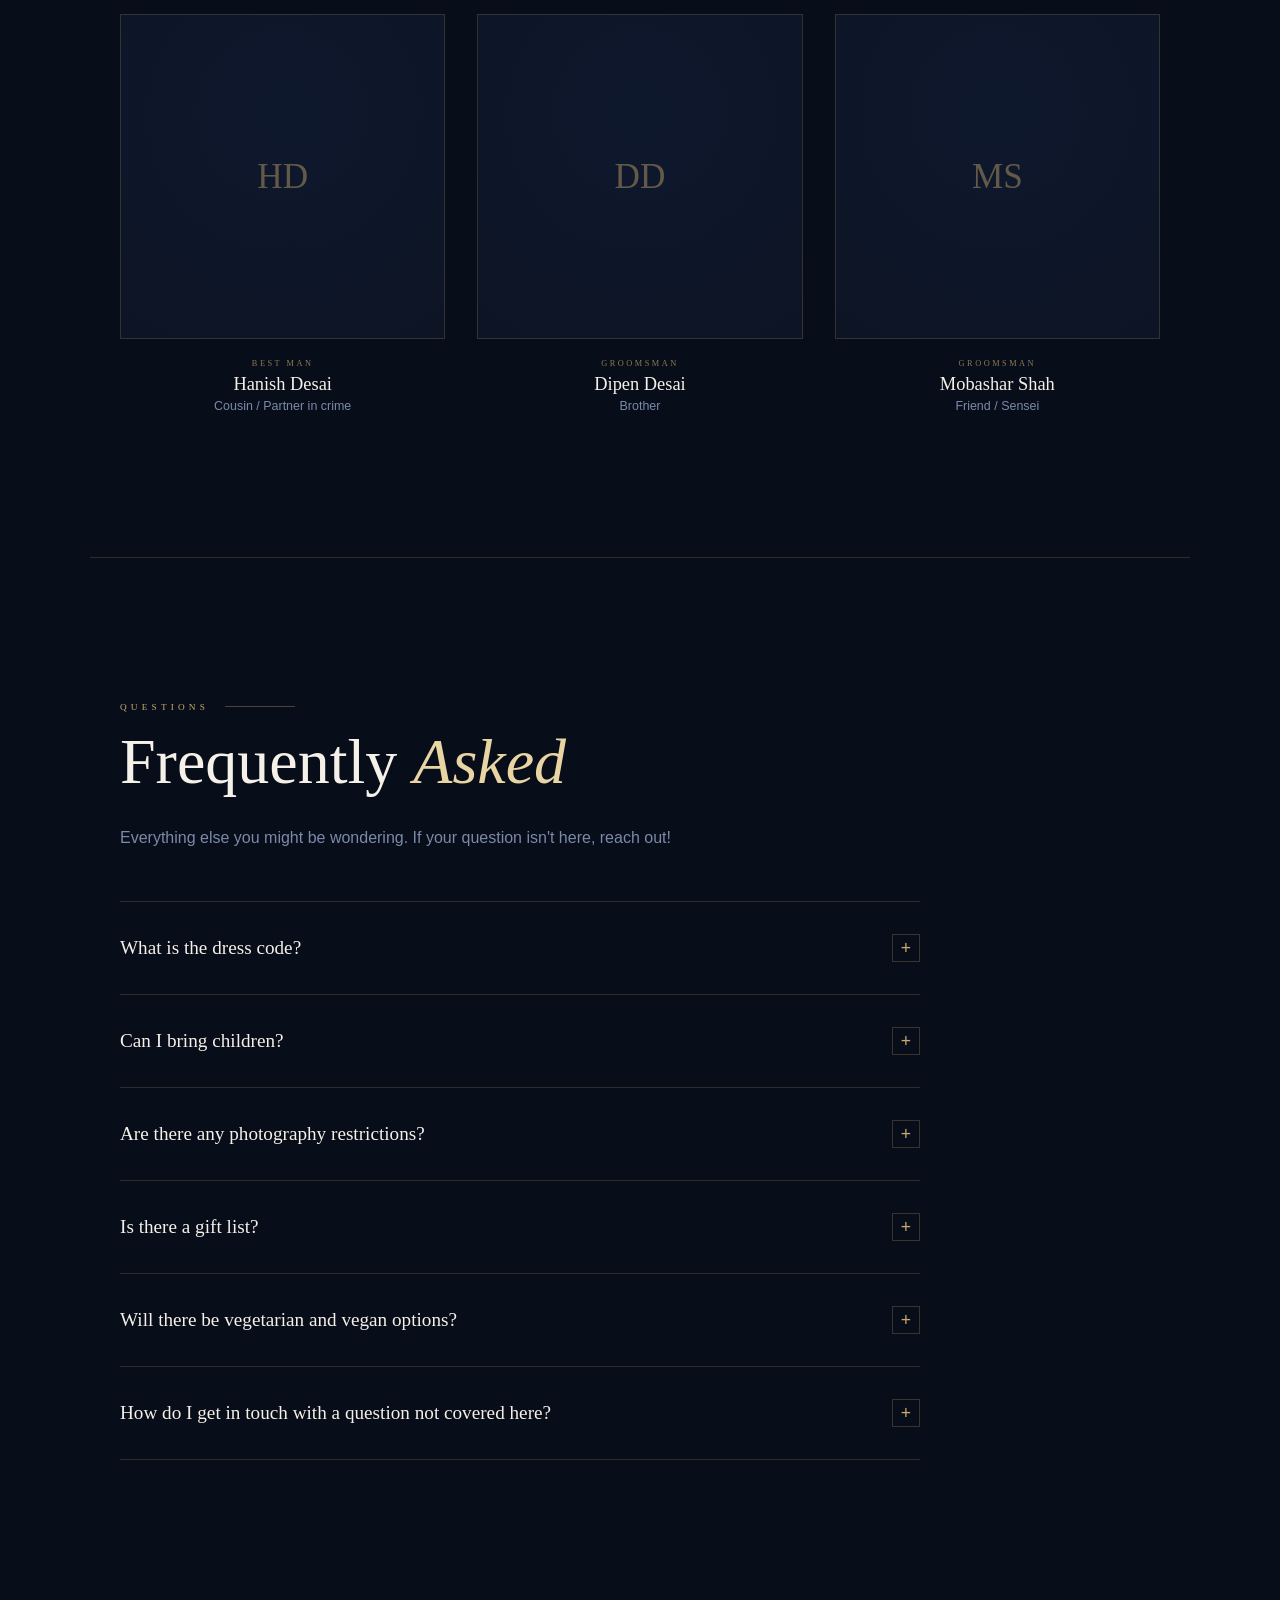
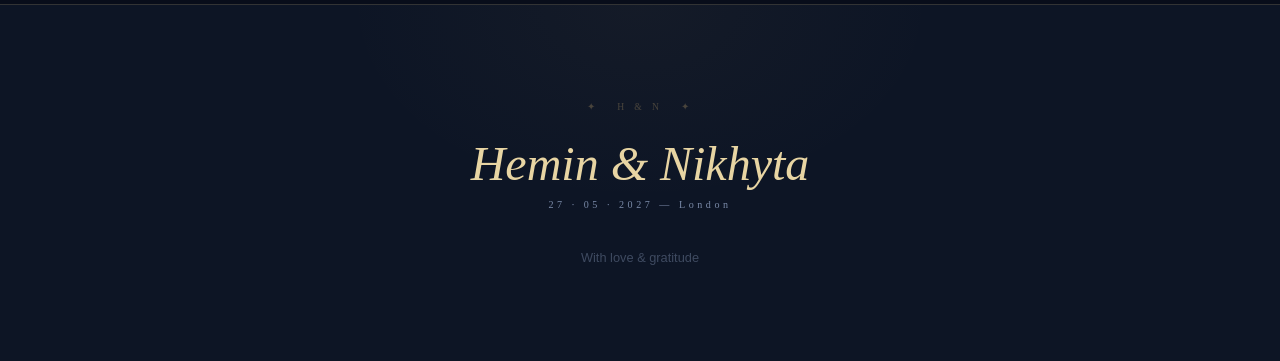
==== commit da6d38e0: "Add files via upload" ====
--- a/Hemin & Nikhyta — Forever Begins.html
+++ b/Hemin & Nikhyta — Forever Begins.html
@@ -1,5 +1,5 @@
 <!DOCTYPE html>
-<!-- saved from url=(0061)file:///C:/Users/Hemin/Downloads/hemin-nikhyta-wedding_2.html -->
+<!-- saved from url=(0061)file:///C:/Users/Hemin/Downloads/hemin-nikhyta-wedding_3.html -->
 <html lang="en"><head><meta http-equiv="Content-Type" content="text/html; charset=UTF-8">
 
 <meta name="viewport" content="width=device-width, initial-scale=1.0">
@@ -265,48 +265,16 @@
   padding-top: 0.1em;
   flex-shrink: 0;
 }
-.countdown-unit { text-align: center; }
-.countdown-num {
-  font-family: 'Cormorant Garamond', serif;
-  font-size: clamp(2rem, 5vw, 3.5rem);
-  font-weight: 300;
-  color: var(--gold-light);
-  line-height: 1;
-  display: block;
-  transition: transform 0.3s;
-}
-.countdown-num.flip { animation: numFlip 0.4s ease; }
-@keyframes numFlip {
-  0%{transform:translateY(0);opacity:1;}
-  50%{transform:translateY(-8px);opacity:0;}
-  51%{transform:translateY(8px);opacity:0;}
-  100%{transform:translateY(0);opacity:1;}
-}
-.countdown-label {
-  font-family: 'Cinzel', serif;
-  font-size: 0.5rem;
-  letter-spacing: 0.3em;
-  text-transform: uppercase;
-  color: var(--muted);
-  margin-top: 0.4rem;
-  display: block;
-}
-.countdown-sep {
-  font-family: 'Cormorant Garamond', serif;
-  font-size: 2.5rem;
-  color: var(--gold);
-  opacity: 0.3;
-  align-self: flex-start;
-  padding-top: 0.1em;
-}
+
 
 .hero-scroll {
   position: absolute;
-  bottom: 2.5rem; left: 50%;
-  transform: translateX(-50%);
+  bottom: 2.5rem;
+  left: 0; right: 0;
   display: flex;
   flex-direction: column;
   align-items: center;
+  justify-content: center;
   gap: 0.5rem;
   font-family: 'Cinzel', serif;
   font-size: 0.55rem;
@@ -830,14 +798,137 @@
 .rsvp-success p{color:var(--muted);font-size:0.9rem;}
 
 /* ── RESPONSIVE ── */
+
+/* Tablet */
 @media(max-width:900px){
-  nav{padding:0 2rem;}
-  .nav-links{display:none;}
-  section{padding:6rem 2rem;}
-  .story-layout{grid-template-columns:1fr;gap:3rem;}
-  .travel-grid{grid-template-columns:1fr;}
-  .rsvp-wrapper{padding:2.5rem 1.75rem;}
-  .party-grid{grid-template-columns:repeat(2,1fr);}
+  nav { padding: 0 1.5rem; }
+  .nav-links { display: none; }
+  section { padding: 6rem 2rem; }
+  .story-layout { grid-template-columns: 1fr; gap: 3rem; }
+  .story-text { padding-top: 0; }
+  .travel-grid { grid-template-columns: 1fr; }
+  .rsvp-wrapper { padding: 2.5rem 2rem; }
+  .party-grid { grid-template-columns: repeat(2,1fr); }
+  .schedule-item { grid-template-columns: 90px 1fr; gap: 1.5rem; }
+  .venue-card img { height: 260px; }
+}
+
+/* Mobile */
+@media(max-width:600px){
+  section { padding: 4.5rem 1.25rem; }
+
+  /* Hero */
+  #hero { padding: 1.25rem; }
+  .hero-eyebrow { font-size: 0.48rem; letter-spacing: 0.25em; gap: 0.8rem; }
+  .hero-eyebrow::before, .hero-eyebrow::after { width: 28px; }
+  .hero-date { font-size: 0.62rem; letter-spacing: 0.15em; }
+  .hero-venue { font-size: 0.78rem; }
+
+  /* Headings */
+  h2.section-title { font-size: clamp(1.8rem, 7vw, 2.8rem); }
+
+  /* Story */
+  .story-quote { font-size: 1.15rem; padding-left: 1rem; }
+  .body-text { font-size: 0.92rem; }
+
+  /* Schedule */
+  .schedule-item { grid-template-columns: 1fr; gap: 0.5rem; }
+  .schedule-time { padding-top: 0; font-size: 0.68rem; }
+  .schedule-item::before { display: none; }
+
+  /* RSVP */
+  .rsvp-wrapper { padding: 1.75rem 1rem; overflow: visible; }
+  .rsvp-form { gap: 1.25rem; }
+  .radio-group { flex-direction: column; gap: 0.85rem; }
+  .btn-gold { width: 100%; text-align: center; padding: 1rem; align-self: stretch; }
+  .guest-row { padding: 1.25rem 1rem; }
+  .guest-row-fields { grid-template-columns: 1fr; gap: 1rem; }
+
+  /* Travel */
+  .venue-card img { height: 200px; }
+  .venue-meta { padding: 1.25rem; gap: 1.5rem; }
+  .travel-card { padding: 1.5rem; }
+  .travel-card:hover { transform: none; }
+
+  /* Party */
+  .party-grid { grid-template-columns: repeat(2,1fr); gap: 1.25rem; }
+  .party-section-label { font-size: 1.5rem; }
+
+  /* FAQ */
+  .faq-question { gap: 1rem; padding: 1.5rem 0; }
+  .faq-question h3 { font-size: 1rem; }
+
+  /* Footer */
+  footer { padding: 4rem 1.5rem; }
+  .footer-names { font-size: 2.2rem; }
+}
+
+/* Very small phones */
+@media(max-width:380px){
+  section { padding: 4rem 1rem; }
+  .rsvp-wrapper { padding: 1.5rem 0.75rem; }
+  .party-grid { grid-template-columns: 1fr; }
+  h2.section-title { font-size: clamp(1.6rem, 7vw, 2.4rem); }
+}
+
+/* ── HAMBURGER MENU ── */
+.nav-hamburger {
+  display: none;
+  flex-direction: column;
+  gap: 5px;
+  background: none;
+  border: none;
+  cursor: pointer;
+  padding: 4px;
+  z-index: 200;
+}
+.nav-hamburger span {
+  display: block;
+  width: 24px;
+  height: 1px;
+  background: var(--gold);
+  transition: transform 0.35s cubic-bezier(0.16,1,0.3,1), opacity 0.3s;
+  transform-origin: center;
+}
+.nav-hamburger.open span:nth-child(1) { transform: translateY(6px) rotate(45deg); }
+.nav-hamburger.open span:nth-child(2) { opacity: 0; transform: scaleX(0); }
+.nav-hamburger.open span:nth-child(3) { transform: translateY(-6px) rotate(-45deg); }
+
+@media(max-width:900px){
+  .nav-hamburger { display: flex; }
+  .nav-links {
+    display: flex !important;
+    position: fixed;
+    top: 0; left: 0; right: 0; bottom: 0;
+    background: rgba(8,13,26,0.97);
+    backdrop-filter: blur(20px);
+    flex-direction: column;
+    align-items: center;
+    justify-content: center;
+    gap: 2.5rem;
+    opacity: 0;
+    pointer-events: none;
+    transform: translateY(-12px);
+    transition: opacity 0.4s cubic-bezier(0.16,1,0.3,1), transform 0.4s cubic-bezier(0.16,1,0.3,1);
+    z-index: 150;
+  }
+  .nav-links.open {
+    opacity: 1;
+    pointer-events: auto;
+    transform: translateY(0);
+  }
+  .nav-links a {
+    font-size: 1.1rem;
+    letter-spacing: 0.25em;
+    opacity: 0.8;
+  }
+  .nav-links a:hover { opacity: 1; }
+}
+
+/* Hide custom cursor on touch/mobile */
+@media(hover:none),(pointer:coarse){
+  body { cursor: auto; }
+  #cursor, #cursor-ring { display: none; }
 }
 
 /* SCROLLBAR */
@@ -849,21 +940,24 @@
 </head>
 <body>
 
-<div id="cursor" style="left: 1950px; top: 1015px;"></div>
-<div id="cursor-ring" style="left: 1966px; top: 988px;"></div>
+<div id="cursor" style="left: 2172px; top: 844px;"></div>
+<div id="cursor-ring" style="left: 1905px; top: 804px;"></div>
 <canvas id="particles" width="3840" height="2025"></canvas>
 
 <!-- NAV -->
 <nav id="mainNav">
-  <a href="file:///C:/Users/Hemin/Downloads/hemin-nikhyta-wedding_2.html#hero" class="nav-logo">H &amp; N</a>
-  <ul class="nav-links">
-    <li><a href="file:///C:/Users/Hemin/Downloads/hemin-nikhyta-wedding_2.html#story">Our Story</a></li>
-    <li><a href="file:///C:/Users/Hemin/Downloads/hemin-nikhyta-wedding_2.html#schedule">Schedule</a></li>
-    <li><a href="file:///C:/Users/Hemin/Downloads/hemin-nikhyta-wedding_2.html#rsvp">RSVP</a></li>
-    <li><a href="file:///C:/Users/Hemin/Downloads/hemin-nikhyta-wedding_2.html#travel">Travel</a></li>
-    <li><a href="file:///C:/Users/Hemin/Downloads/hemin-nikhyta-wedding_2.html#party">Wedding Party</a></li>
-    <li><a href="file:///C:/Users/Hemin/Downloads/hemin-nikhyta-wedding_2.html#faq">FAQ</a></li>
+  <a href="file:///C:/Users/Hemin/Downloads/hemin-nikhyta-wedding_3.html#hero" class="nav-logo">H &amp; N</a>
+  <ul class="nav-links" id="navLinks">
+    <li><a href="file:///C:/Users/Hemin/Downloads/hemin-nikhyta-wedding_3.html#story" onclick="closeMenu()">Our Story</a></li>
+    <li><a href="file:///C:/Users/Hemin/Downloads/hemin-nikhyta-wedding_3.html#schedule" onclick="closeMenu()">Schedule</a></li>
+    <li><a href="file:///C:/Users/Hemin/Downloads/hemin-nikhyta-wedding_3.html#rsvp" onclick="closeMenu()">RSVP</a></li>
+    <li><a href="file:///C:/Users/Hemin/Downloads/hemin-nikhyta-wedding_3.html#travel" onclick="closeMenu()">Travel</a></li>
+    <li><a href="file:///C:/Users/Hemin/Downloads/hemin-nikhyta-wedding_3.html#party" onclick="closeMenu()">Wedding Party</a></li>
+    <li><a href="file:///C:/Users/Hemin/Downloads/hemin-nikhyta-wedding_3.html#faq" onclick="closeMenu()">FAQ</a></li>
   </ul>
+  <button class="nav-hamburger" id="navHamburger" onclick="toggleMenu()" aria-label="Menu">
+    <span></span><span></span><span></span>
+  </button>
 </nav>
 
 <!-- HERO -->
@@ -899,12 +993,12 @@
       </div>
       <div class="countdown-sep">·</div>
       <div class="countdown-unit">
-        <span class="countdown-num flip" id="cd-mins">38</span>
+        <span class="countdown-num flip" id="cd-mins">28</span>
         <span class="countdown-label">Minutes</span>
       </div>
       <div class="countdown-sep">·</div>
       <div class="countdown-unit">
-        <span class="countdown-num flip" id="cd-secs">10</span>
+        <span class="countdown-num flip" id="cd-secs">04</span>
         <span class="countdown-label">Seconds</span>
       </div>
     </div>
@@ -1245,6 +1339,18 @@
 </footer>
 
 <script>
+// ── HAMBURGER MENU ──
+function toggleMenu(){
+  const links = document.getElementById('navLinks');
+  const btn = document.getElementById('navHamburger');
+  links.classList.toggle('open');
+  btn.classList.toggle('open');
+}
+function closeMenu(){
+  document.getElementById('navLinks').classList.remove('open');
+  document.getElementById('navHamburger').classList.remove('open');
+}
+
 // ── CUSTOM CURSOR ──
 const cursor = document.getElementById("cursor");
 const ring = document.getElementById("cursor-ring");
